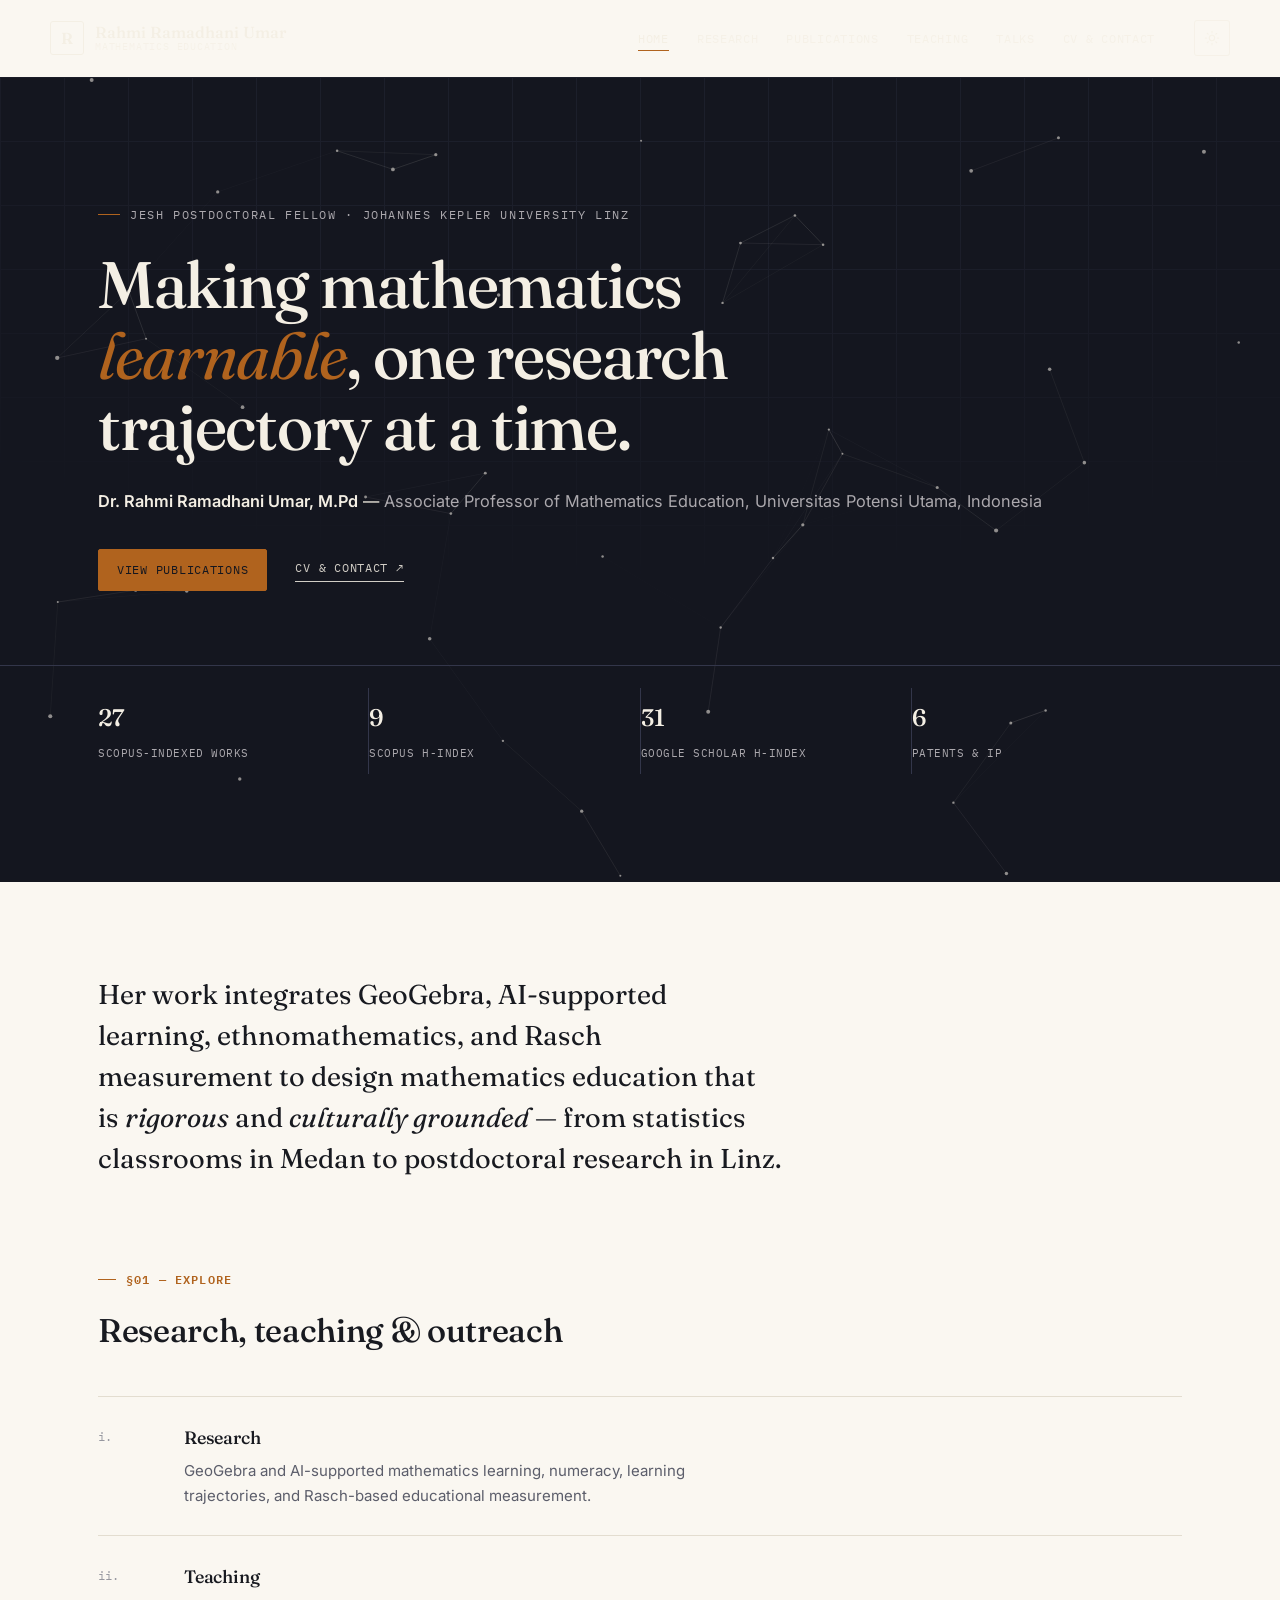
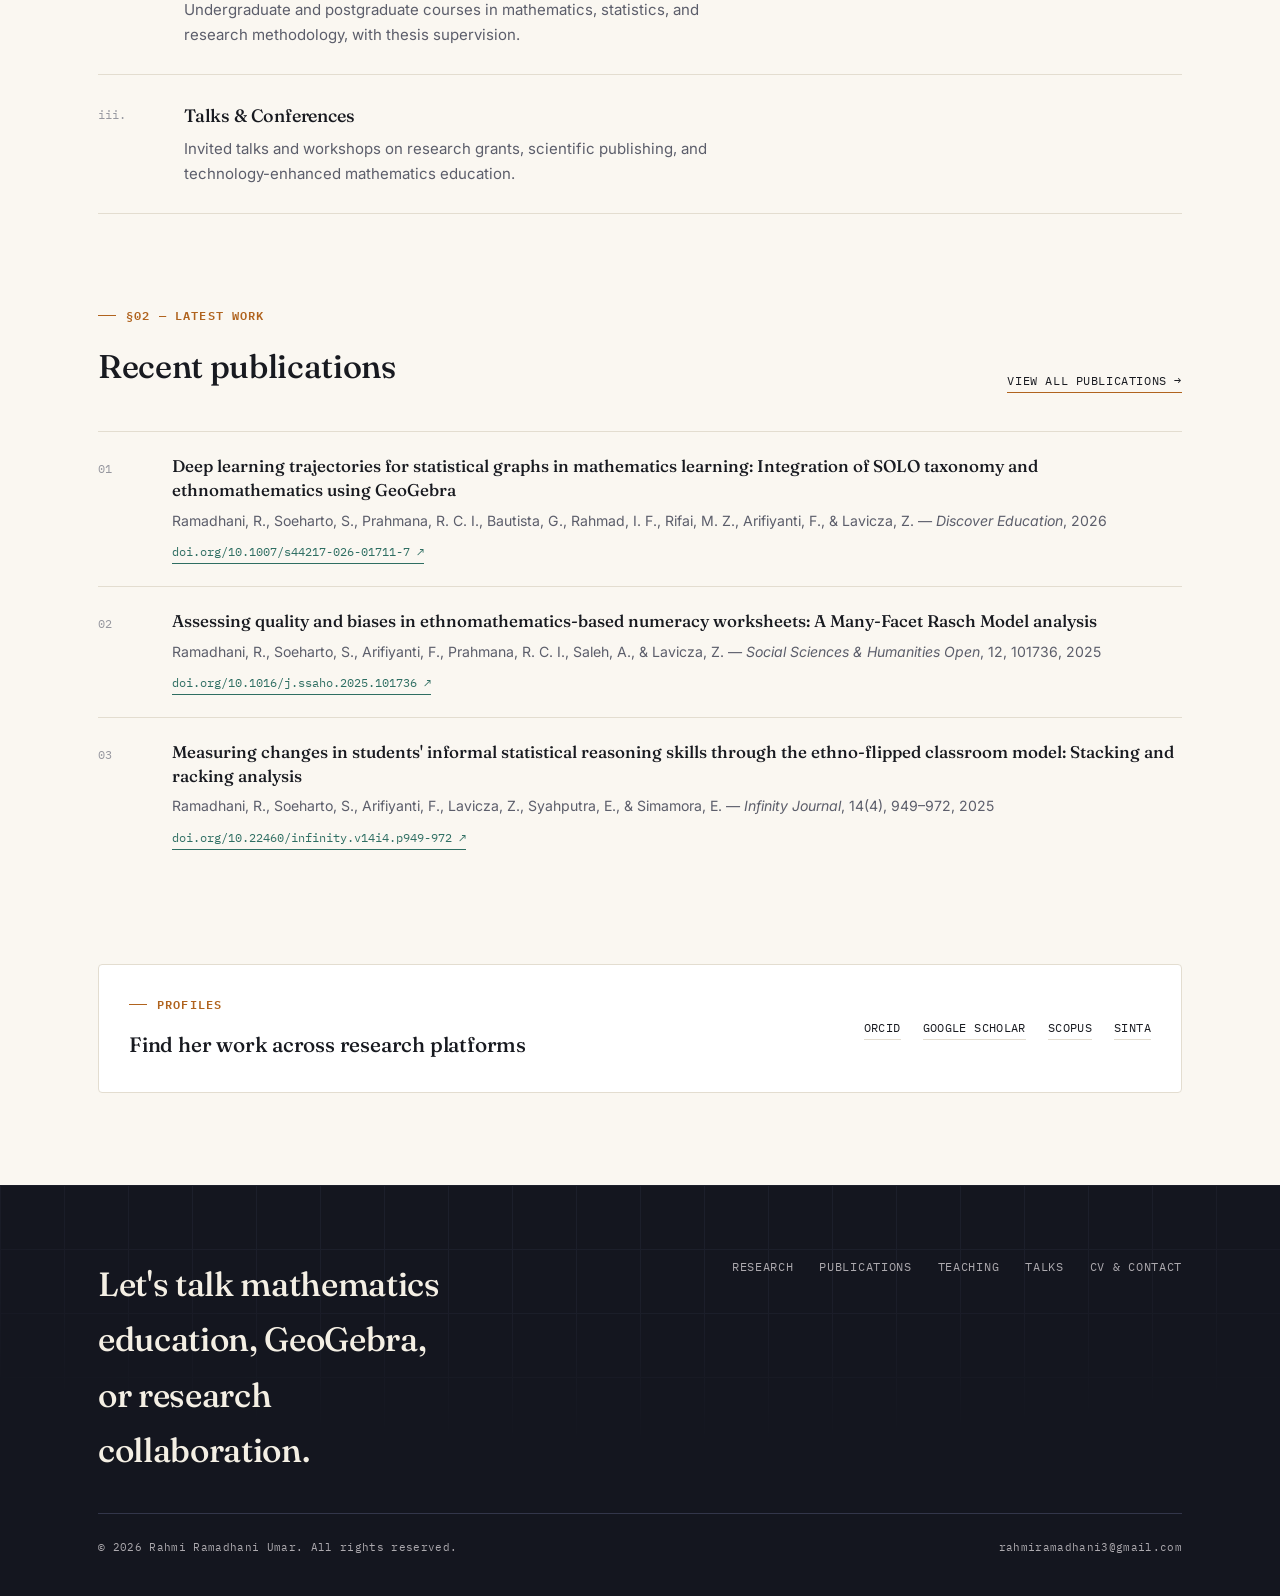
==== index.html @ a3f76b7d "Academic portfolio site for Dr. Rahmi Ramadhani Umar Editorial, journal-inspired design: dark masthe" ====
<!DOCTYPE html>
<html lang="en">
<head>
<meta charset="UTF-8">
<meta name="viewport" content="width=device-width, initial-scale=1.0">
<title>Rahmi Ramadhani Umar — Mathematics Education Researcher</title>
<meta name="description" content="Dr. Rahmi Ramadhani Umar — Associate Professor of Mathematics Education at Universitas Potensi Utama and JESH Postdoctoral Fellow at Johannes Kepler University Linz. Research on GeoGebra, AI-supported learning, numeracy, and Rasch measurement.">
<link rel="icon" href="data:image/svg+xml,%3Csvg xmlns='http://www.w3.org/2000/svg' viewBox='0 0 100 100'%3E%3Crect width='100' height='100' rx='6' fill='%2314161F'/%3E%3Ctext x='50' y='66' font-family='Georgia,serif' font-size='50' font-weight='600' fill='%23DFA15C' text-anchor='middle'%3ER%3C/text%3E%3C/svg%3E">
<link rel="preconnect" href="https://fonts.googleapis.com">
<link rel="preconnect" href="https://fonts.gstatic.com" crossorigin>
<link href="https://fonts.googleapis.com/css2?family=Fraunces:opsz,wght@9..144,400;9..144,500;9..144,600&family=Inter:wght@400;500;600;700&family=IBM+Plex+Mono:wght@500;600&display=swap" rel="stylesheet">
<link rel="stylesheet" href="assets/css/style.css">
<script>(function(){try{var t=localStorage.getItem('rru-theme');if(t==='light'||t==='dark')document.documentElement.setAttribute('data-theme',t);}catch(e){}})();</script>
</head>
<body>
<a class="skip-link" href="#main">Skip to content</a>

<header class="site-header">
  <div class="container nav">
    <a class="brand" href="index.html">
      <span class="brand-mark">R</span>
      <span class="brand-text"><b>Rahmi Ramadhani Umar</b><small>Mathematics Education</small></span>
    </a>
    <ul class="nav-links">
      <li><a href="index.html" aria-current="page">Home</a></li>
      <li><a href="research.html">Research</a></li>
      <li><a href="publications.html">Publications</a></li>
      <li><a href="teaching.html">Teaching</a></li>
      <li><a href="talks.html">Talks</a></li>
      <li><a href="cv.html">CV &amp; Contact</a></li>
    </ul>
    <div class="nav-right">
      <button class="icon-btn theme-toggle" type="button" aria-label="Toggle dark mode">
        <svg class="icon-sun" viewBox="0 0 24 24" fill="none" stroke="currentColor" stroke-width="1.6" stroke-linecap="round"><circle cx="12" cy="12" r="4"/><path d="M12 2v2M12 20v2M4.9 4.9l1.4 1.4M17.7 17.7l1.4 1.4M2 12h2M20 12h2M4.9 19.1l1.4-1.4M17.7 6.3l1.4-1.4"/></svg>
        <svg class="icon-moon" viewBox="0 0 24 24" fill="none" stroke="currentColor" stroke-width="1.6" stroke-linecap="round" stroke-linejoin="round"><path d="M21 12.8A9 9 0 1 1 11.2 3 7 7 0 0 0 21 12.8Z"/></svg>
      </button>
      <button class="icon-btn nav-toggle" aria-label="Toggle menu" aria-expanded="false"><span></span></button>
    </div>
  </div>
</header>

<main id="main">

  <section class="band hero-home">
    <div class="hero-canvas-wrap"><canvas id="heroNetwork"></canvas></div>
    <div class="container">
      <span class="hero-kicker">JESH Postdoctoral Fellow · Johannes Kepler University Linz</span>
      <h1>Making mathematics <em>learnable</em>, one research trajectory at a time.</h1>
      <p class="hero-name"><b>Dr. Rahmi Ramadhani Umar, M.Pd</b> — <span>Associate Professor of Mathematics Education, Universitas Potensi Utama, Indonesia</span></p>
      <div class="hero-actions">
        <a class="link-ghost is-solid" href="publications.html">View publications</a>
        <a class="link-ghost" href="cv.html">CV &amp; contact ↗</a>
      </div>
    </div>
    <div class="masthead-stats">
      <div class="container">
        <div class="mstat"><b>27</b><span>Scopus-indexed works</span></div>
        <div class="mstat"><b>9</b><span>Scopus h-index</span></div>
        <div class="mstat"><b>31</b><span>Google Scholar h-index</span></div>
        <div class="mstat"><b>6</b><span>Patents &amp; IP</span></div>
      </div>
    </div>
  </section>

  <section class="section">
    <div class="container">
      <p class="lede reveal">Her work integrates GeoGebra, AI-supported learning, ethnomathematics, and Rasch measurement to design mathematics education that is <em>rigorous</em> and <em>culturally grounded</em> — from statistics classrooms in Medan to postdoctoral research in Linz.</p>
    </div>
  </section>

  <section class="section" style="padding-top:0">
    <div class="container">
      <div class="section-top reveal">
        <div>
          <span class="kicker">§01 — Explore</span>
          <h2 class="section-title">Research, teaching &amp; outreach</h2>
        </div>
      </div>
      <div class="index-list reveal">
        <article class="index-entry">
          <a class="index-link" href="research.html" style="display:contents">
            <span class="index-num mono">i.</span>
            <span class="index-body">
              <h3>Research<span class="index-arrow">→</span></h3>
              <p>GeoGebra and AI-supported mathematics learning, numeracy, learning trajectories, and Rasch-based educational measurement.</p>
            </span>
          </a>
        </article>
        <article class="index-entry">
          <a class="index-link" href="teaching.html" style="display:contents">
            <span class="index-num mono">ii.</span>
            <span class="index-body">
              <h3>Teaching<span class="index-arrow">→</span></h3>
              <p>Undergraduate and postgraduate courses in mathematics, statistics, and research methodology, with thesis supervision.</p>
            </span>
          </a>
        </article>
        <article class="index-entry">
          <a class="index-link" href="talks.html" style="display:contents">
            <span class="index-num mono">iii.</span>
            <span class="index-body">
              <h3>Talks &amp; Conferences<span class="index-arrow">→</span></h3>
              <p>Invited talks and workshops on research grants, scientific publishing, and technology-enhanced mathematics education.</p>
            </span>
          </a>
        </article>
      </div>
    </div>
  </section>

  <section class="section" style="padding-top:0">
    <div class="container">
      <div class="section-top reveal">
        <div>
          <span class="kicker">§02 — Latest work</span>
          <h2 class="section-title">Recent publications</h2>
        </div>
        <a class="section-link" href="publications.html">View all publications →</a>
      </div>

      <div class="pub-list reveal">
        <div class="pub-entry">
          <span class="index-num mono">01</span>
          <div>
            <div class="pub-title">Deep learning trajectories for statistical graphs in mathematics learning: Integration of SOLO taxonomy and ethnomathematics using GeoGebra</div>
            <div class="pub-meta">Ramadhani, R., Soeharto, S., Prahmana, R. C. I., Bautista, G., Rahmad, I. F., Rifai, M. Z., Arifiyanti, F., &amp; Lavicza, Z. — <em>Discover Education</em>, 2026</div>
            <a class="pub-link" href="https://doi.org/10.1007/s44217-026-01711-7" target="_blank" rel="noopener">doi.org/10.1007/s44217-026-01711-7 ↗</a>
          </div>
        </div>
        <div class="pub-entry">
          <span class="index-num mono">02</span>
          <div>
            <div class="pub-title">Assessing quality and biases in ethnomathematics-based numeracy worksheets: A Many-Facet Rasch Model analysis</div>
            <div class="pub-meta">Ramadhani, R., Soeharto, S., Arifiyanti, F., Prahmana, R. C. I., Saleh, A., &amp; Lavicza, Z. — <em>Social Sciences &amp; Humanities Open</em>, 12, 101736, 2025</div>
            <a class="pub-link" href="https://doi.org/10.1016/j.ssaho.2025.101736" target="_blank" rel="noopener">doi.org/10.1016/j.ssaho.2025.101736 ↗</a>
          </div>
        </div>
        <div class="pub-entry" style="border-bottom:none">
          <span class="index-num mono">03</span>
          <div>
            <div class="pub-title">Measuring changes in students' informal statistical reasoning skills through the ethno-flipped classroom model: Stacking and racking analysis</div>
            <div class="pub-meta">Ramadhani, R., Soeharto, S., Arifiyanti, F., Lavicza, Z., Syahputra, E., &amp; Simamora, E. — <em>Infinity Journal</em>, 14(4), 949–972, 2025</div>
            <a class="pub-link" href="https://doi.org/10.22460/infinity.v14i4.p949-972" target="_blank" rel="noopener">doi.org/10.22460/infinity.v14i4.p949-972 ↗</a>
          </div>
        </div>
      </div>
    </div>
  </section>

  <section class="section" style="padding-top:0">
    <div class="container">
      <div class="panel reveal" style="display:flex;flex-wrap:wrap;gap:24px;align-items:center;justify-content:space-between">
        <div style="max-width:52ch">
          <span class="kicker">Profiles</span>
          <h2 class="section-title" style="font-size:1.3rem">Find her work across research platforms</h2>
        </div>
        <div class="link-row">
          <a href="https://orcid.org/0000-0002-8049-7234" target="_blank" rel="noopener">ORCID</a>
          <a href="https://scholar.google.com/citations?user=eZGZv1oAAAAJ&hl=id" target="_blank" rel="noopener">Google Scholar</a>
          <a href="https://www.scopus.com/authid/detail.uri?authorId=57202252421" target="_blank" rel="noopener">Scopus</a>
          <a href="https://sinta.kemdiktisaintek.go.id/authors/profile/95483" target="_blank" rel="noopener">SINTA</a>
        </div>
      </div>
    </div>
  </section>

</main>

<footer class="site-footer band">
  <div class="container">
    <div class="footer-top">
      <h2>Let's talk mathematics education, GeoGebra, or research collaboration.</h2>
      <nav class="footer-nav" aria-label="Footer">
        <a href="research.html">Research</a>
        <a href="publications.html">Publications</a>
        <a href="teaching.html">Teaching</a>
        <a href="talks.html">Talks</a>
        <a href="cv.html">CV &amp; Contact</a>
      </nav>
    </div>
    <div class="footer-bottom">
      <span>© <span id="year"></span> Rahmi Ramadhani Umar. All rights reserved.</span>
      <span>rahmiramadhani3@gmail.com</span>
    </div>
  </div>
</footer>

<script src="assets/js/main.js"></script>
<script src="assets/js/hero-network.js"></script>
</body>
</html>
---- assets/css/style.css ----
/* ==========================================================================
   Rahmi Ramadhani Umar — Academic Portfolio
   An editorial, journal-inspired design system.
   ========================================================================== */

:root{
  color-scheme:light;
  /* content surface — toggles with theme */
  --bg:#FAF7F1;
  --panel:#FFFFFF;
  --text:#181A20;
  --text-soft:#5c5e6b;
  --text-faint:#96979f;
  --rule:#E3DDD0;
  --amber:#B0631E;
  --teal:#2E6E62;

  /* constant signature band — hero / footer, unaffected by theme */
  --band:#14161F;
  --band-2:#1B1E2B;
  --on-band:#F4EFE4;
  --on-band-soft:#ACA9AE;
  --on-band-rule:#33364A;

  --maxw:1180px;
  --shadow:0 20px 44px -26px rgba(20,22,31,.28);
}

@media (prefers-color-scheme:dark){
  :root:not([data-theme="light"]){
    color-scheme:dark;
    --bg:#14161F;
    --panel:#1B1E2B;
    --text:#F1EEE7;
    --text-soft:#B7B6C0;
    --text-faint:#787986;
    --rule:#2B2E3C;
    --amber:#DFA15C;
    --teal:#63B3A2;
    --shadow:0 20px 44px -26px rgba(0,0,0,.6);
  }
}
:root[data-theme="dark"]{
  color-scheme:dark;
  --bg:#14161F;
  --panel:#1B1E2B;
  --text:#F1EEE7;
  --text-soft:#B7B6C0;
  --text-faint:#787986;
  --rule:#2B2E3C;
  --amber:#DFA15C;
  --teal:#63B3A2;
  --shadow:0 20px 44px -26px rgba(0,0,0,.6);
}

*,*::before,*::after{box-sizing:border-box}
html{scroll-behavior:smooth;background:var(--band)}
@media (prefers-reduced-motion:reduce){html{scroll-behavior:auto}*{animation:none!important;transition:none!important}}

body{
  margin:0;
  background:var(--bg);
  color:var(--text);
  font-family:'Inter',system-ui,-apple-system,'Segoe UI',sans-serif;
  line-height:1.65;
  font-size:16px;
  -webkit-font-smoothing:antialiased;
  transition:background .25s ease,color .25s ease;
}

img{max-width:100%;display:block}
a{color:inherit}
h1,h2,h3,h4{font-family:'Fraunces',Georgia,serif;font-weight:500;letter-spacing:-.01em;margin:0}
h1 em,h2 em,h3 em{font-style:italic;font-weight:400;color:var(--amber)}
p{margin:0}
ul{margin:0;padding:0;list-style:none}
.container{max-width:var(--maxw);margin:0 auto;padding:0 clamp(20px,5vw,48px)}

.mono{font-family:'IBM Plex Mono',ui-monospace,monospace}

.skip-link{position:absolute;left:-9999px;top:0;background:var(--amber);color:#14161F;padding:10px 18px;border-radius:0 0 6px 0;z-index:200;font-weight:600}
.skip-link:focus{left:0}
:focus-visible{outline:2px solid var(--amber);outline-offset:3px}

/* ---------- Reveal on scroll ---------- */
.reveal{opacity:0;transform:translateY(16px);transition:opacity .6s ease,transform .6s ease}
.reveal.is-visible{opacity:1;transform:none}

/* ---------- Header ---------- */
.site-header{
  position:sticky;top:0;z-index:50;
  background:transparent;
  border-bottom:1px solid transparent;
  transition:background .25s ease,border-color .25s ease;
}
.site-header.on-band{color:var(--on-band)}
.site-header.scrolled{background:color-mix(in srgb, var(--band) 92%, transparent);border-bottom-color:var(--on-band-rule);backdrop-filter:blur(10px) saturate(140%)}

.nav{display:flex;align-items:center;padding:20px 0;gap:26px}
.brand{display:flex;align-items:center;gap:11px;text-decoration:none;color:inherit;margin-right:auto}
.brand-mark{width:34px;height:34px;border:1.3px solid currentColor;border-radius:3px;display:flex;align-items:center;justify-content:center;font-family:'Fraunces',serif;font-size:16px;font-weight:600;flex-shrink:0}
.brand-text{line-height:1.15}
.brand-text b{display:block;font-family:'Fraunces',serif;font-weight:500;font-size:1rem;letter-spacing:0}
.brand-text small{display:block;font-family:'IBM Plex Mono',monospace;font-size:.62rem;letter-spacing:.08em;text-transform:uppercase;opacity:.65}

.nav-links{display:flex;align-items:center;gap:2px;font-family:'IBM Plex Mono',monospace;font-size:.72rem;letter-spacing:.06em;text-transform:uppercase}
.nav-links a{text-decoration:none;padding:9px 13px;color:inherit;opacity:.72;position:relative}
.nav-links a:hover{opacity:1}
.nav-links a[aria-current="page"]{opacity:1}
.nav-links a[aria-current="page"]::after{content:'';position:absolute;left:13px;right:13px;bottom:4px;height:1px;background:var(--amber)}

.nav-right{display:flex;align-items:center;gap:6px}
.icon-btn{
  display:inline-flex;align-items:center;justify-content:center;
  width:36px;height:36px;border-radius:3px;
  border:1px solid currentColor;background:transparent;color:inherit;opacity:.75;
  cursor:pointer;flex-shrink:0;
}
.icon-btn:hover{opacity:1}
.icon-btn svg{width:16px;height:16px}
.icon-btn .icon-moon{display:none}
:root[data-theme="dark"] .icon-btn .icon-sun{display:none}
:root[data-theme="dark"] .icon-btn .icon-moon{display:block}
@media (prefers-color-scheme:dark){
  :root:not([data-theme="light"]) .icon-btn .icon-sun{display:none}
  :root:not([data-theme="light"]) .icon-btn .icon-moon{display:block}
}
.nav-toggle{display:none}
.nav-toggle span,.nav-toggle span::before,.nav-toggle span::after{content:'';display:block;width:15px;height:1px;background:currentColor;position:relative}
.nav-toggle span::before{position:absolute;top:-5px}
.nav-toggle span::after{position:absolute;top:5px}

@media (max-width:820px){
  .nav-toggle{display:inline-flex}
  .nav-links{
    position:absolute;left:0;right:0;top:100%;
    background:var(--band);color:var(--on-band);
    flex-direction:column;align-items:stretch;padding:6px 0 18px;gap:0;
    display:none;border-bottom:1px solid var(--on-band-rule);
  }
  .nav-links.is-open{display:flex}
  .nav-links a{padding:13px clamp(20px,5vw,48px)}
  .nav-links a[aria-current="page"]::after{display:none}
}

/* ---------- Band (hero + footer signature sections) ---------- */
.band{background:var(--band);color:var(--on-band);position:relative;overflow:hidden}
.band::before{
  content:'';position:absolute;inset:0;pointer-events:none;
  background-image:
    linear-gradient(var(--on-band-rule) 1px,transparent 1px),
    linear-gradient(90deg,var(--on-band-rule) 1px,transparent 1px);
  background-size:64px 64px;opacity:.28;
  mask-image:radial-gradient(ellipse 90% 70% at 50% 0%,#000 40%,transparent 92%);
}

.hero-home{padding:clamp(64px,11vw,128px) 0 clamp(54px,8vw,86px);position:relative}
.hero-home .container{position:relative;z-index:2}
.hero-kicker{font-family:'IBM Plex Mono',monospace;font-size:.72rem;letter-spacing:.14em;text-transform:uppercase;color:var(--on-band-soft);margin-bottom:26px;display:flex;align-items:center;gap:10px}
.hero-kicker::before{content:'';width:22px;height:1px;background:var(--amber)}
.hero-home h1{font-size:clamp(2.2rem,5.4vw,4.1rem);line-height:1.08;letter-spacing:-.02em;max-width:15ch;color:var(--on-band)}
.hero-name{margin-top:26px;font-size:1.02rem}
.hero-name b{font-weight:600}
.hero-name span{color:var(--on-band-soft)}
.hero-actions{margin-top:34px;display:flex;flex-wrap:wrap;gap:14px 28px;align-items:center}

.link-ghost{
  display:inline-flex;align-items:center;gap:9px;text-decoration:none;color:inherit;
  font-family:'IBM Plex Mono',monospace;font-size:.76rem;letter-spacing:.06em;text-transform:uppercase;
  padding-bottom:3px;border-bottom:1px solid currentColor;opacity:.85;
}
.link-ghost:hover{opacity:1;color:var(--amber)}
.link-ghost.is-solid{
  border:1px solid var(--amber);border-bottom-width:1px;background:var(--amber);color:#14161F;
  padding:10px 18px;border-radius:2px;opacity:1;
}
.link-ghost.is-solid:hover{background:transparent;color:var(--amber)}

.hero-canvas-wrap{position:absolute;inset:0;z-index:1}
#heroNetwork{width:100%;height:100%;display:block}

/* Masthead stats */
.masthead-stats{position:relative;z-index:2;border-top:1px solid var(--on-band-rule);margin-top:clamp(46px,7vw,74px)}
.masthead-stats .container{display:flex;flex-wrap:wrap;padding:22px clamp(20px,5vw,48px)}
.mstat{flex:1;min-width:150px;padding:10px 26px 10px 0;border-left:1px solid var(--on-band-rule)}
.mstat:first-child{border-left:none;padding-left:0}
.mstat b{display:block;font-family:'Fraunces',serif;font-size:1.5rem;font-weight:500;color:var(--on-band)}
.mstat span{font-family:'IBM Plex Mono',monospace;font-size:.68rem;letter-spacing:.05em;text-transform:uppercase;color:var(--on-band-soft)}

/* Page (non-home) hero — shorter band */
.page-hero{padding:clamp(52px,9vw,84px) 0 clamp(40px,6vw,58px);position:relative}
.page-hero .container{position:relative;z-index:2}
.page-hero h1{font-size:clamp(1.9rem,4.4vw,3.1rem);color:var(--on-band);max-width:22ch}
.page-hero p{color:var(--on-band-soft);max-width:62ch;margin-top:18px;font-size:1.02rem}

/* ---------- Sections ---------- */
.section{padding:clamp(56px,8vw,92px) 0}
.section-top{display:flex;justify-content:space-between;align-items:flex-end;gap:18px;margin-bottom:38px;flex-wrap:wrap}
.kicker{font-family:'IBM Plex Mono',monospace;font-size:.72rem;font-weight:600;letter-spacing:.1em;text-transform:uppercase;color:var(--amber);display:flex;align-items:center;gap:10px;margin-bottom:14px}
.kicker::before{content:'';width:18px;height:1px;background:var(--amber)}
.section-title{font-size:clamp(1.5rem,2.6vw,2.05rem)}
.section-desc{color:var(--text-soft);max-width:62ch;margin-top:14px;font-size:1rem}
.section-link{font-family:'IBM Plex Mono',monospace;font-size:.74rem;letter-spacing:.05em;text-transform:uppercase;color:var(--text);text-decoration:none;white-space:nowrap;border-bottom:1px solid var(--amber);padding-bottom:2px}
.section-link:hover{color:var(--amber)}

.lede{font-family:'Fraunces',serif;font-size:clamp(1.25rem,2.4vw,1.7rem);font-weight:400;line-height:1.5;max-width:38ch;color:var(--text)}

/* ---------- Editorial index list (focus areas, publications) ---------- */
.index-list{border-top:1px solid var(--rule)}
.index-entry{
  display:grid;grid-template-columns:64px 1fr;gap:22px;
  padding:26px 0;border-bottom:1px solid var(--rule);
}
.index-num{font-family:'IBM Plex Mono',monospace;font-size:.78rem;color:var(--text-faint);padding-top:3px}
.index-body h3{font-size:1.12rem;font-weight:500;margin-bottom:7px}
.index-body p{color:var(--text-soft);font-size:.94rem;max-width:64ch}
.index-entry a.index-link{text-decoration:none;color:inherit;display:block}
.index-entry a.index-link:hover .index-body h3{color:var(--amber)}
.index-arrow{font-family:'IBM Plex Mono',monospace;font-size:.78rem;color:var(--amber);opacity:0;transition:opacity .15s,transform .15s;display:inline-block;margin-left:6px;transform:translateX(-4px)}
.index-entry a.index-link:hover .index-arrow{opacity:1;transform:none}

/* Publications */
.pub-list{border-top:1px solid var(--rule)}
.pub-year-mark{
  font-family:'Fraunces',serif;font-size:.86rem;color:var(--amber);
  padding:30px 0 6px;letter-spacing:.02em;
}
.pub-entry{display:grid;grid-template-columns:52px 1fr;gap:22px;padding:22px 0;border-bottom:1px solid var(--rule)}
.pub-entry .index-num{padding-top:4px}
.pub-title{font-family:'Fraunces',serif;font-weight:500;font-size:1.06rem;line-height:1.4}
.pub-meta{font-size:.88rem;color:var(--text-soft);margin-top:7px}
.pub-tags{margin-top:10px;display:flex;flex-wrap:wrap;gap:8px}
.pub-tag{font-family:'IBM Plex Mono',monospace;font-size:.66rem;letter-spacing:.04em;text-transform:uppercase;color:var(--text-soft);border:1px solid var(--rule);padding:3px 9px;border-radius:2px}
.pub-link{margin-top:10px;display:inline-flex;align-items:center;gap:6px;font-family:'IBM Plex Mono',monospace;font-size:.76rem;color:var(--teal);text-decoration:none;border-bottom:1px solid var(--teal);padding-bottom:1px}
.pub-link:hover{opacity:.75}

/* ---------- Timeline (education / positions) ---------- */
.timeline{border-top:1px solid var(--rule)}
.timeline-item{
  display:grid;grid-template-columns:150px 1fr;gap:22px;
  padding:26px 0;border-bottom:1px solid var(--rule);
}
.timeline-period{font-family:'IBM Plex Mono',monospace;font-size:.78rem;color:var(--amber);padding-top:3px}
.timeline-title{font-family:'Fraunces',serif;font-size:1.08rem;font-weight:500}
.timeline-org{font-size:.9rem;color:var(--text-soft);margin-top:3px}
.timeline-item ul{margin-top:12px;display:flex;flex-direction:column;gap:6px}
.timeline-item li{font-size:.9rem;color:var(--text-soft);padding-left:16px;position:relative}
.timeline-item li::before{content:'—';position:absolute;left:0;color:var(--text-faint)}
@media (max-width:600px){
  .timeline-item,.index-entry,.pub-entry{grid-template-columns:1fr}
  .index-num{padding-top:0}
}

/* ---------- Plain table (talks, patents, awards) ---------- */
.table-wrap{overflow-x:auto}
table.simple{width:100%;border-collapse:collapse;font-size:.9rem;min-width:600px}
table.simple th{
  text-align:left;padding:12px 16px 12px 0;font-weight:600;white-space:nowrap;
  font-family:'IBM Plex Mono',monospace;font-size:.68rem;letter-spacing:.06em;text-transform:uppercase;
  color:var(--text-faint);border-bottom:1px solid var(--rule);
}
table.simple td{padding:16px 16px 16px 0;border-bottom:1px solid var(--rule);vertical-align:top;color:var(--text-soft)}
table.simple td strong{color:var(--text);font-weight:500;font-family:'Fraunces',serif;font-size:1rem}
table.simple a{color:var(--teal);border-bottom:1px solid var(--teal);text-decoration:none}
table.simple a:hover{opacity:.75}

/* ---------- Panels / cards (used sparingly) ---------- */
.panel{background:var(--panel);border:1px solid var(--rule);border-radius:4px;padding:30px}

/* Profile / contact link row */
.link-row{display:flex;flex-wrap:wrap;gap:4px 22px;font-family:'IBM Plex Mono',monospace;font-size:.78rem;letter-spacing:.03em;text-transform:uppercase}
.link-row a{text-decoration:none;color:var(--text);border-bottom:1px solid var(--rule);padding-bottom:2px}
.link-row a:hover{color:var(--amber);border-color:var(--amber)}

.contact-grid{display:grid;grid-template-columns:1.15fr .85fr;gap:56px}
@media (max-width:840px){.contact-grid{grid-template-columns:1fr;gap:44px}}

.split-grid{display:grid;grid-template-columns:repeat(2,1fr);gap:40px 56px}
@media (max-width:760px){.split-grid{grid-template-columns:1fr}}

/* ---------- Footer (band) ---------- */
.site-footer{padding:clamp(50px,7vw,72px) 0 clamp(30px,5vw,40px);position:relative}
.site-footer .container{position:relative;z-index:2}
.footer-top{display:flex;justify-content:space-between;flex-wrap:wrap;gap:28px;padding-bottom:34px;border-bottom:1px solid var(--on-band-rule)}
.footer-top h2{font-size:clamp(1.5rem,3vw,2.1rem);max-width:16ch;color:var(--on-band)}
.footer-nav{display:flex;flex-wrap:wrap;gap:8px 26px;font-family:'IBM Plex Mono',monospace;font-size:.72rem;letter-spacing:.06em;text-transform:uppercase}
.footer-nav a{color:var(--on-band-soft);text-decoration:none}
.footer-nav a:hover{color:var(--on-band)}
.footer-bottom{display:flex;justify-content:space-between;flex-wrap:wrap;gap:10px;padding-top:24px;font-family:'IBM Plex Mono',monospace;font-size:.7rem;letter-spacing:.03em;color:var(--on-band-soft)}

/* Utility */
.mt-0{margin-top:0}
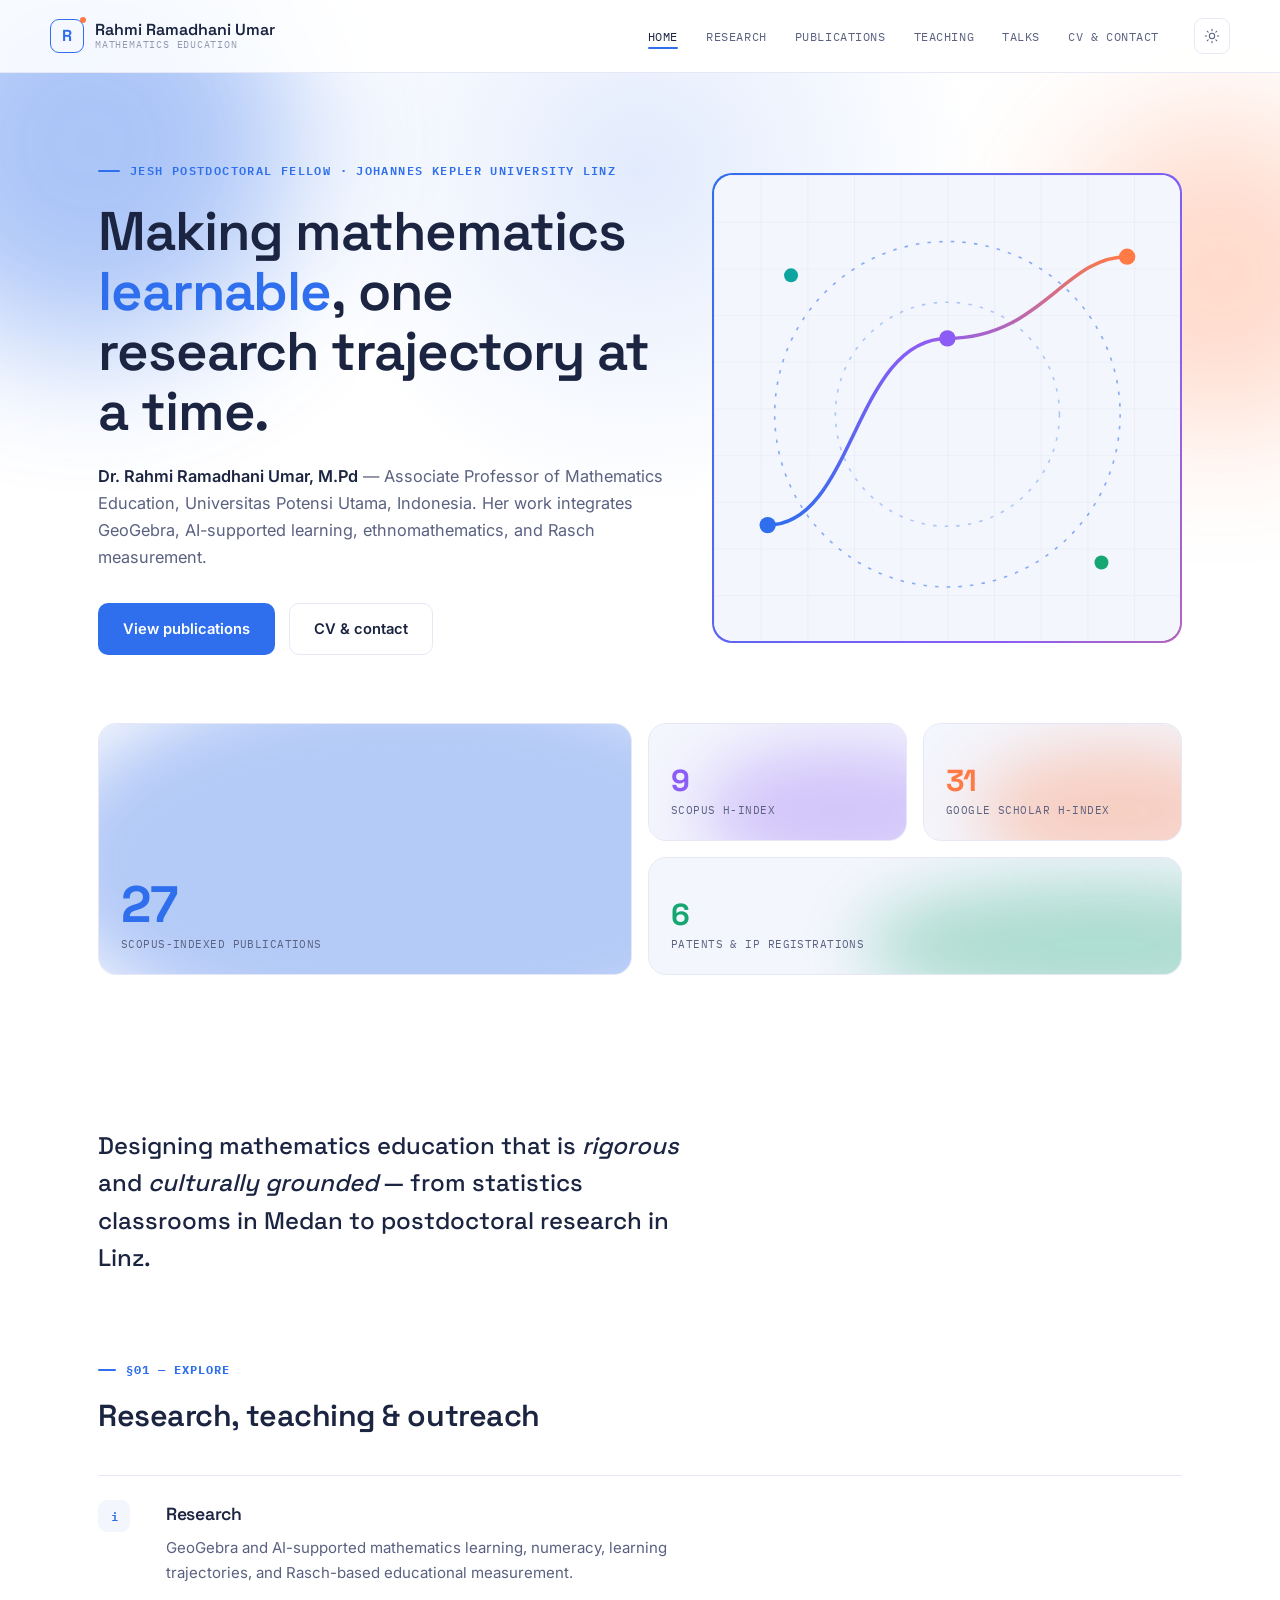
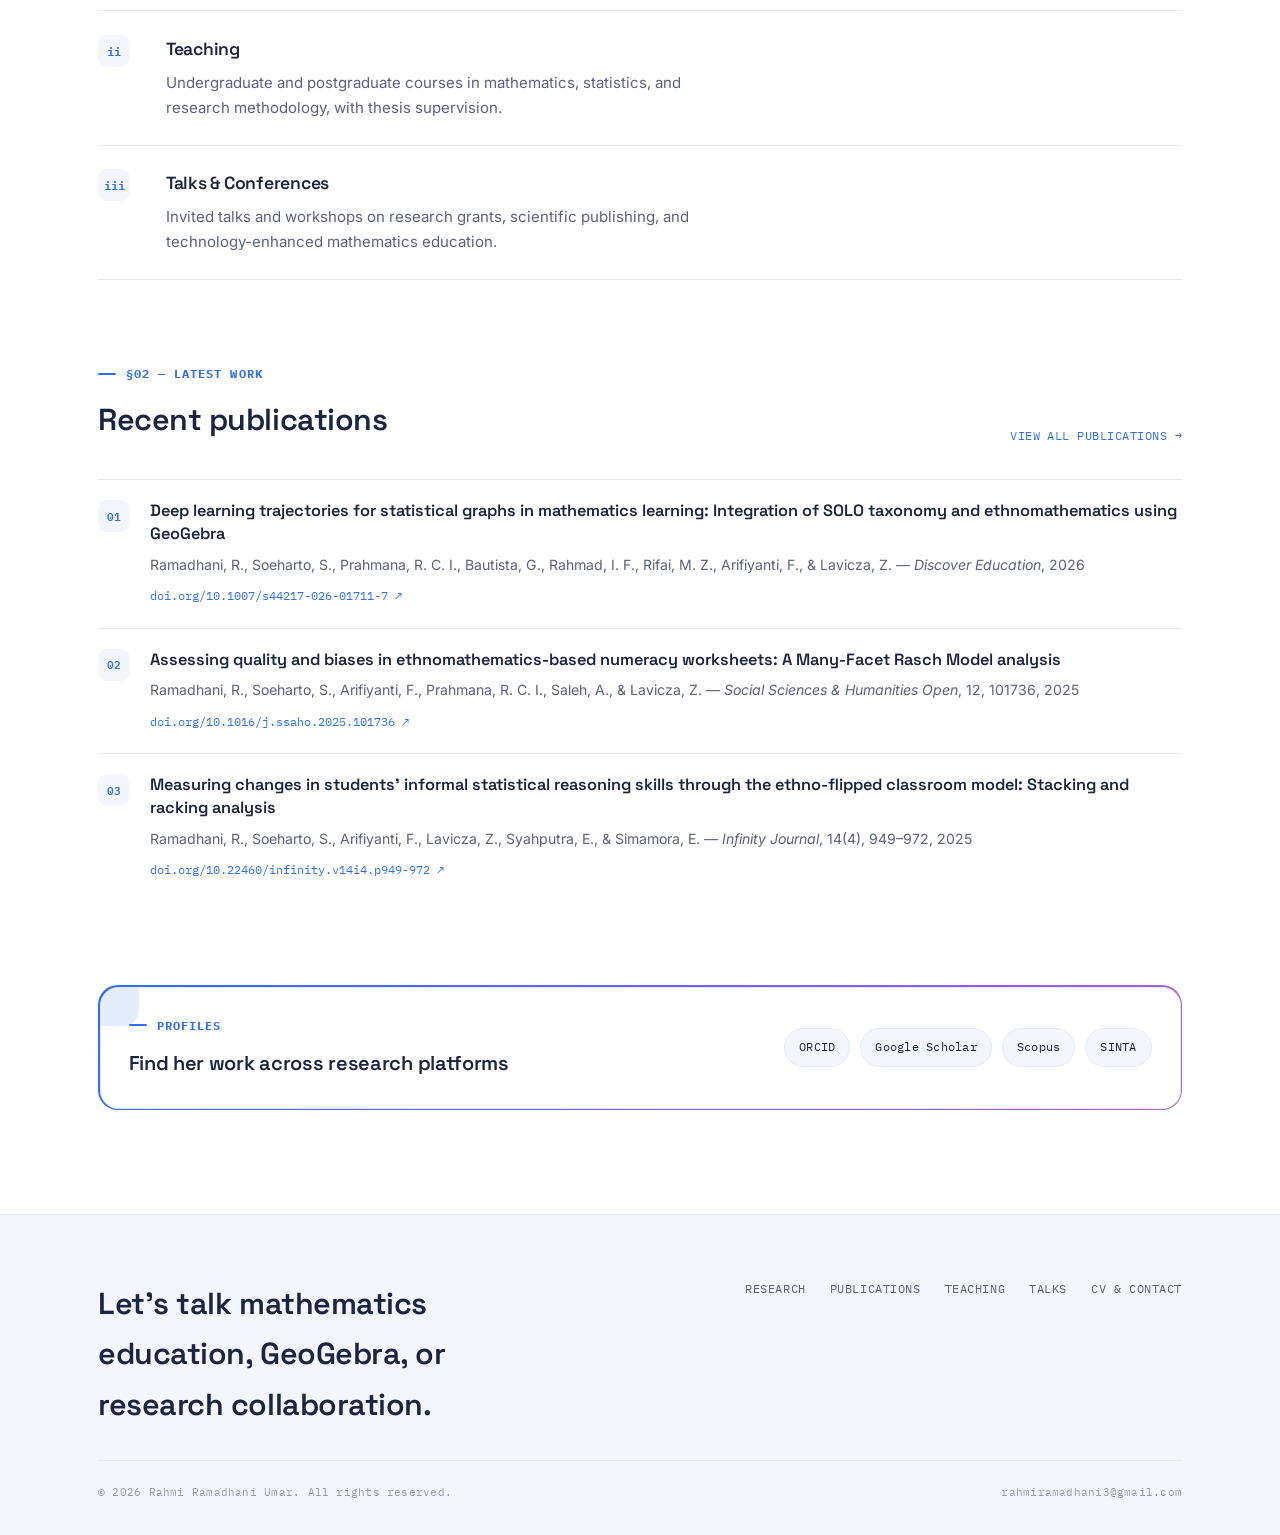
==== commit 96ae09a2: "Redesign: bright colour-coded theme with abstract math motif and premium interaction accents Light b" ====
--- a/index.html
+++ b/index.html
@@ -5,14 +5,14 @@
 <meta name="viewport" content="width=device-width, initial-scale=1.0">
 <title>Rahmi Ramadhani Umar — Mathematics Education Researcher</title>
 <meta name="description" content="Dr. Rahmi Ramadhani Umar — Associate Professor of Mathematics Education at Universitas Potensi Utama and JESH Postdoctoral Fellow at Johannes Kepler University Linz. Research on GeoGebra, AI-supported learning, numeracy, and Rasch measurement.">
-<link rel="icon" href="data:image/svg+xml,%3Csvg xmlns='http://www.w3.org/2000/svg' viewBox='0 0 100 100'%3E%3Crect width='100' height='100' rx='6' fill='%2314161F'/%3E%3Ctext x='50' y='66' font-family='Georgia,serif' font-size='50' font-weight='600' fill='%23DFA15C' text-anchor='middle'%3ER%3C/text%3E%3C/svg%3E">
+<link rel="icon" href="data:image/svg+xml,%3Csvg xmlns='http://www.w3.org/2000/svg' viewBox='0 0 100 100'%3E%3Crect x='3' y='3' width='94' height='94' rx='22' fill='%23FFFFFF' stroke='%232F6FED' stroke-width='5'/%3E%3Ctext x='50' y='68' font-family='Arial,sans-serif' font-size='50' font-weight='700' fill='%231B2440' text-anchor='middle'%3ER%3C/text%3E%3Ccircle cx='81' cy='21' r='9' fill='%23FF7A45'/%3E%3C/svg%3E">
 <link rel="preconnect" href="https://fonts.googleapis.com">
 <link rel="preconnect" href="https://fonts.gstatic.com" crossorigin>
-<link href="https://fonts.googleapis.com/css2?family=Fraunces:opsz,wght@9..144,400;9..144,500;9..144,600&family=Inter:wght@400;500;600;700&family=IBM+Plex+Mono:wght@500;600&display=swap" rel="stylesheet">
+<link href="https://fonts.googleapis.com/css2?family=Space+Grotesk:wght@500;600;700&family=Inter:wght@400;500;600;700&family=IBM+Plex+Mono:wght@500;600&display=swap" rel="stylesheet">
 <link rel="stylesheet" href="assets/css/style.css">
 <script>(function(){try{var t=localStorage.getItem('rru-theme');if(t==='light'||t==='dark')document.documentElement.setAttribute('data-theme',t);}catch(e){}})();</script>
 </head>
-<body>
+<body class="accent-blue">
 <a class="skip-link" href="#main">Skip to content</a>
 
 <header class="site-header">
@@ -41,30 +41,83 @@
 
 <main id="main">
 
-  <section class="band hero-home">
-    <div class="hero-canvas-wrap"><canvas id="heroNetwork"></canvas></div>
-    <div class="container">
-      <span class="hero-kicker">JESH Postdoctoral Fellow · Johannes Kepler University Linz</span>
-      <h1>Making mathematics <em>learnable</em>, one research trajectory at a time.</h1>
-      <p class="hero-name"><b>Dr. Rahmi Ramadhani Umar, M.Pd</b> — <span>Associate Professor of Mathematics Education, Universitas Potensi Utama, Indonesia</span></p>
-      <div class="hero-actions">
-        <a class="link-ghost is-solid" href="publications.html">View publications</a>
-        <a class="link-ghost" href="cv.html">CV &amp; contact ↗</a>
-      </div>
-    </div>
+  <section class="hero-home">
+    <div class="spotlight" aria-hidden="true"></div>
+    <div class="glow" aria-hidden="true" style="width:420px;height:420px;top:-140px;left:-120px;background:var(--blue)"></div>
+    <div class="glow" aria-hidden="true" style="width:320px;height:320px;top:40px;right:-100px;background:var(--orange);opacity:.28"></div>
+    <div class="container hero-grid">
+      <div>
+        <span class="hero-kicker">JESH Postdoctoral Fellow · Johannes Kepler University Linz</span>
+        <h1 class="split-reveal"><span class="w">Making</span> <span class="w">mathematics</span> <span class="w"><em>learnable</em>,</span> <span class="w">one</span> <span class="w">research</span> <span class="w">trajectory</span> <span class="w">at</span> <span class="w">a</span> <span class="w">time.</span></h1>
+        <p class="hero-name"><b>Dr. Rahmi Ramadhani Umar, M.Pd</b> — Associate Professor of Mathematics Education, Universitas Potensi Utama, Indonesia. Her work integrates GeoGebra, AI-supported learning, ethnomathematics, and Rasch measurement.</p>
+        <div class="hero-actions">
+          <a class="btn btn-solid" href="publications.html">View publications</a>
+          <a class="btn btn-outline" href="cv.html">CV &amp; contact</a>
+        </div>
+      </div>
+
+      <div class="gradient-frame tilt" style="aspect-ratio:1/1">
+        <div class="gradient-frame-inner">
+          <div class="hero-visual" id="heroVisual">
+            <div class="motif">
+              <svg viewBox="0 0 400 400" role="img" aria-label="Abstract illustration of a coordinate grid with a plotted curve and geometric orbits">
+                <defs>
+                  <pattern id="heroGrid" width="40" height="40" patternUnits="userSpaceOnUse">
+                    <path d="M40 0H0V40" fill="none" class="motif-grid-line"/>
+                  </pattern>
+                  <linearGradient id="curveGrad" x1="0" y1="1" x2="1" y2="0">
+                    <stop offset="0%" style="stop-color:var(--blue)"/>
+                    <stop offset="55%" style="stop-color:var(--purple)"/>
+                    <stop offset="100%" style="stop-color:var(--orange)"/>
+                  </linearGradient>
+                </defs>
+                <rect width="400" height="400" fill="url(#heroGrid)"/>
+                <circle cx="200" cy="205" r="148" class="motif-orbit"/>
+                <circle cx="200" cy="205" r="96" class="motif-orbit rev"/>
+                <path class="motif-curve" stroke="url(#curveGrad)" d="M46,300 C120,300 120,140 200,140 S300,70 354,70"/>
+                <circle class="motif-dot" cx="46" cy="300" r="7" fill="var(--blue)"/>
+                <circle class="motif-dot" cx="200" cy="140" r="7" fill="var(--purple)"/>
+                <circle class="motif-dot" cx="354" cy="70" r="7" fill="var(--orange)"/>
+                <circle class="motif-dot" cx="332" cy="332" r="6" fill="var(--green)"/>
+                <circle class="motif-dot" cx="66" cy="86" r="6" fill="var(--teal)"/>
+              </svg>
+            </div>
+          </div>
+        </div>
+      </div>
+    </div>
+
     <div class="masthead-stats">
       <div class="container">
-        <div class="mstat"><b>27</b><span>Scopus-indexed works</span></div>
-        <div class="mstat"><b>9</b><span>Scopus h-index</span></div>
-        <div class="mstat"><b>31</b><span>Google Scholar h-index</span></div>
-        <div class="mstat"><b>6</b><span>Patents &amp; IP</span></div>
+        <div class="bento">
+          <div class="bento-item is-featured tilt">
+            <div class="bento-glow" style="background:var(--blue);top:-20%;left:-10%"></div>
+            <b style="color:var(--blue)">27</b>
+            <span>Scopus-indexed publications</span>
+          </div>
+          <div class="bento-item tilt">
+            <div class="bento-glow" style="background:var(--purple);top:20%;left:20%"></div>
+            <b style="color:var(--purple)">9</b>
+            <span>Scopus h-index</span>
+          </div>
+          <div class="bento-item tilt">
+            <div class="bento-glow" style="background:var(--orange);top:20%;left:20%"></div>
+            <b style="color:var(--orange)">31</b>
+            <span>Google Scholar h-index</span>
+          </div>
+          <div class="bento-item tilt" style="grid-column:span 2">
+            <div class="bento-glow" style="background:var(--green);top:20%;left:40%"></div>
+            <b style="color:var(--green)">6</b>
+            <span>Patents &amp; IP registrations</span>
+          </div>
+        </div>
       </div>
     </div>
   </section>
 
   <section class="section">
     <div class="container">
-      <p class="lede reveal">Her work integrates GeoGebra, AI-supported learning, ethnomathematics, and Rasch measurement to design mathematics education that is <em>rigorous</em> and <em>culturally grounded</em> — from statistics classrooms in Medan to postdoctoral research in Linz.</p>
+      <p class="lede reveal">Designing mathematics education that is <em>rigorous</em> and <em>culturally grounded</em> — from statistics classrooms in Medan to postdoctoral research in Linz.</p>
     </div>
   </section>
 
@@ -77,27 +130,27 @@
         </div>
       </div>
       <div class="index-list reveal">
-        <article class="index-entry">
-          <a class="index-link" href="research.html" style="display:contents">
-            <span class="index-num mono">i.</span>
+        <article class="index-entry tilt">
+          <span class="index-num mono">i</span>
+          <a class="index-link" href="research.html">
             <span class="index-body">
               <h3>Research<span class="index-arrow">→</span></h3>
               <p>GeoGebra and AI-supported mathematics learning, numeracy, learning trajectories, and Rasch-based educational measurement.</p>
             </span>
           </a>
         </article>
-        <article class="index-entry">
-          <a class="index-link" href="teaching.html" style="display:contents">
-            <span class="index-num mono">ii.</span>
+        <article class="index-entry tilt">
+          <span class="index-num mono">ii</span>
+          <a class="index-link" href="teaching.html">
             <span class="index-body">
               <h3>Teaching<span class="index-arrow">→</span></h3>
               <p>Undergraduate and postgraduate courses in mathematics, statistics, and research methodology, with thesis supervision.</p>
             </span>
           </a>
         </article>
-        <article class="index-entry">
-          <a class="index-link" href="talks.html" style="display:contents">
-            <span class="index-num mono">iii.</span>
+        <article class="index-entry tilt">
+          <span class="index-num mono">iii</span>
+          <a class="index-link" href="talks.html">
             <span class="index-body">
               <h3>Talks &amp; Conferences<span class="index-arrow">→</span></h3>
               <p>Invited talks and workshops on research grants, scientific publishing, and technology-enhanced mathematics education.</p>
@@ -149,16 +202,18 @@
 
   <section class="section" style="padding-top:0">
     <div class="container">
-      <div class="panel reveal" style="display:flex;flex-wrap:wrap;gap:24px;align-items:center;justify-content:space-between">
-        <div style="max-width:52ch">
-          <span class="kicker">Profiles</span>
-          <h2 class="section-title" style="font-size:1.3rem">Find her work across research platforms</h2>
-        </div>
-        <div class="link-row">
-          <a href="https://orcid.org/0000-0002-8049-7234" target="_blank" rel="noopener">ORCID</a>
-          <a href="https://scholar.google.com/citations?user=eZGZv1oAAAAJ&hl=id" target="_blank" rel="noopener">Google Scholar</a>
-          <a href="https://www.scopus.com/authid/detail.uri?authorId=57202252421" target="_blank" rel="noopener">Scopus</a>
-          <a href="https://sinta.kemdiktisaintek.go.id/authors/profile/95483" target="_blank" rel="noopener">SINTA</a>
+      <div class="gradient-frame tilt reveal">
+        <div class="gradient-frame-inner panel" style="display:flex;flex-wrap:wrap;gap:24px;align-items:center;justify-content:space-between">
+          <div style="max-width:52ch">
+            <span class="kicker">Profiles</span>
+            <h2 class="section-title" style="font-size:1.25rem">Find her work across research platforms</h2>
+          </div>
+          <div class="link-row">
+            <a href="https://orcid.org/0000-0002-8049-7234" target="_blank" rel="noopener">ORCID</a>
+            <a href="https://scholar.google.com/citations?user=eZGZv1oAAAAJ&hl=id" target="_blank" rel="noopener">Google Scholar</a>
+            <a href="https://www.scopus.com/authid/detail.uri?authorId=57202252421" target="_blank" rel="noopener">Scopus</a>
+            <a href="https://sinta.kemdiktisaintek.go.id/authors/profile/95483" target="_blank" rel="noopener">SINTA</a>
+          </div>
         </div>
       </div>
     </div>
@@ -166,7 +221,7 @@
 
 </main>
 
-<footer class="site-footer band">
+<footer class="site-footer">
   <div class="container">
     <div class="footer-top">
       <h2>Let's talk mathematics education, GeoGebra, or research collaboration.</h2>
@@ -186,6 +241,7 @@
 </footer>
 
 <script src="assets/js/main.js"></script>
-<script src="assets/js/hero-network.js"></script>
+<script src="assets/js/math-motif.js"></script>
+<script src="assets/js/effects.js"></script>
 </body>
 </html>
--- a/assets/css/style.css
+++ b/assets/css/style.css
@@ -1,60 +1,76 @@
 /* ==========================================================================
    Rahmi Ramadhani Umar — Academic Portfolio
-   An editorial, journal-inspired design system.
+   Bright, colour-coded design with an abstract mathematical motif.
    ========================================================================== */
 
 :root{
   color-scheme:light;
-  /* content surface — toggles with theme */
-  --bg:#FAF7F1;
-  --panel:#FFFFFF;
-  --text:#181A20;
-  --text-soft:#5c5e6b;
-  --text-faint:#96979f;
-  --rule:#E3DDD0;
-  --amber:#B0631E;
-  --teal:#2E6E62;
-
-  /* constant signature band — hero / footer, unaffected by theme */
-  --band:#14161F;
-  --band-2:#1B1E2B;
-  --on-band:#F4EFE4;
-  --on-band-soft:#ACA9AE;
-  --on-band-rule:#33364A;
+  --bg:#FFFFFF;
+  --bg-alt:#F4F6FD;
+  --surface:#FFFFFF;
+  --text:#1B2440;
+  --text-soft:#5B6180;
+  --text-faint:#9498B0;
+  --rule:#E6E9F5;
+  --grid-line:rgba(27,36,64,.07);
+
+  --blue:#2F6FED;
+  --orange:#FF7A45;
+  --green:#16A672;
+  --purple:#8B5CF6;
+  --teal:#0EA5A0;
 
   --maxw:1180px;
-  --shadow:0 20px 44px -26px rgba(20,22,31,.28);
+  --shadow:0 20px 44px -26px rgba(27,36,64,.18);
 }
 
 @media (prefers-color-scheme:dark){
   :root:not([data-theme="light"]){
     color-scheme:dark;
-    --bg:#14161F;
-    --panel:#1B1E2B;
-    --text:#F1EEE7;
-    --text-soft:#B7B6C0;
-    --text-faint:#787986;
-    --rule:#2B2E3C;
-    --amber:#DFA15C;
-    --teal:#63B3A2;
-    --shadow:0 20px 44px -26px rgba(0,0,0,.6);
+    --bg:#10142B;
+    --bg-alt:#161B3E;
+    --surface:#161B3E;
+    --text:#EEF0FA;
+    --text-soft:#B7BBD9;
+    --text-faint:#7B7FA0;
+    --rule:#2A2F55;
+    --grid-line:rgba(255,255,255,.08);
+    --blue:#6E9BFF;
+    --orange:#FF9C72;
+    --green:#4FD9A6;
+    --purple:#B79CFF;
+    --teal:#4FD6D1;
+    --shadow:0 20px 44px -26px rgba(0,0,0,.55);
   }
 }
 :root[data-theme="dark"]{
   color-scheme:dark;
-  --bg:#14161F;
-  --panel:#1B1E2B;
-  --text:#F1EEE7;
-  --text-soft:#B7B6C0;
-  --text-faint:#787986;
-  --rule:#2B2E3C;
-  --amber:#DFA15C;
-  --teal:#63B3A2;
-  --shadow:0 20px 44px -26px rgba(0,0,0,.6);
-}
+  --bg:#10142B;
+  --bg-alt:#161B3E;
+  --surface:#161B3E;
+  --text:#EEF0FA;
+  --text-soft:#B7BBD9;
+  --text-faint:#7B7FA0;
+  --rule:#2A2F55;
+  --grid-line:rgba(255,255,255,.08);
+  --blue:#6E9BFF;
+  --orange:#FF9C72;
+  --green:#4FD9A6;
+  --purple:#B79CFF;
+  --teal:#4FD6D1;
+  --shadow:0 20px 44px -26px rgba(0,0,0,.55);
+}
+
+/* Per-page accent — set via a class on <body> */
+body{--page-accent:var(--blue)}
+body.accent-blue{--page-accent:var(--blue)}
+body.accent-orange{--page-accent:var(--orange)}
+body.accent-green{--page-accent:var(--green)}
+body.accent-purple{--page-accent:var(--purple)}
+body.accent-teal{--page-accent:var(--teal)}
 
 *,*::before,*::after{box-sizing:border-box}
-html{scroll-behavior:smooth;background:var(--band)}
+html{scroll-behavior:smooth;background:var(--bg)}
 @media (prefers-reduced-motion:reduce){html{scroll-behavior:auto}*{animation:none!important;transition:none!important}}
 
 body{
@@ -70,53 +86,51 @@
 
 img{max-width:100%;display:block}
 a{color:inherit}
-h1,h2,h3,h4{font-family:'Fraunces',Georgia,serif;font-weight:500;letter-spacing:-.01em;margin:0}
-h1 em,h2 em,h3 em{font-style:italic;font-weight:400;color:var(--amber)}
+h1,h2,h3,h4{font-family:'Space Grotesk',system-ui,sans-serif;font-weight:600;letter-spacing:-.015em;margin:0}
+h1 em,h2 em,h3 em{font-style:normal;color:var(--page-accent)}
 p{margin:0}
 ul{margin:0;padding:0;list-style:none}
 .container{max-width:var(--maxw);margin:0 auto;padding:0 clamp(20px,5vw,48px)}
-
 .mono{font-family:'IBM Plex Mono',ui-monospace,monospace}
 
-.skip-link{position:absolute;left:-9999px;top:0;background:var(--amber);color:#14161F;padding:10px 18px;border-radius:0 0 6px 0;z-index:200;font-weight:600}
+.skip-link{position:absolute;left:-9999px;top:0;background:var(--page-accent);color:#fff;padding:10px 18px;border-radius:0 0 6px 0;z-index:200;font-weight:600}
 .skip-link:focus{left:0}
-:focus-visible{outline:2px solid var(--amber);outline-offset:3px}
+:focus-visible{outline:2px solid var(--page-accent);outline-offset:3px}
 
 /* ---------- Reveal on scroll ---------- */
 .reveal{opacity:0;transform:translateY(16px);transition:opacity .6s ease,transform .6s ease}
 .reveal.is-visible{opacity:1;transform:none}
 
 /* ---------- Header ---------- */
-.site-header{
-  position:sticky;top:0;z-index:50;
-  background:transparent;
-  border-bottom:1px solid transparent;
-  transition:background .25s ease,border-color .25s ease;
-}
-.site-header.on-band{color:var(--on-band)}
-.site-header.scrolled{background:color-mix(in srgb, var(--band) 92%, transparent);border-bottom-color:var(--on-band-rule);backdrop-filter:blur(10px) saturate(140%)}
-
-.nav{display:flex;align-items:center;padding:20px 0;gap:26px}
-.brand{display:flex;align-items:center;gap:11px;text-decoration:none;color:inherit;margin-right:auto}
-.brand-mark{width:34px;height:34px;border:1.3px solid currentColor;border-radius:3px;display:flex;align-items:center;justify-content:center;font-family:'Fraunces',serif;font-size:16px;font-weight:600;flex-shrink:0}
+.site-header{position:sticky;top:0;z-index:50;background:color-mix(in srgb, var(--bg) 88%, transparent);backdrop-filter:blur(10px) saturate(140%);border-bottom:1px solid var(--rule);transition:box-shadow .2s ease}
+.site-header.scrolled{box-shadow:0 8px 24px -18px rgba(27,36,64,.25)}
+
+.nav{display:flex;align-items:center;padding:18px 0;gap:22px}
+.brand{display:flex;align-items:center;gap:11px;text-decoration:none;color:var(--text);margin-right:auto}
+.brand-mark{
+  width:34px;height:34px;border:1.5px solid var(--page-accent);border-radius:9px;
+  display:flex;align-items:center;justify-content:center;position:relative;flex-shrink:0;
+  font-family:'Space Grotesk',sans-serif;font-size:16px;font-weight:700;color:var(--page-accent);
+}
+.brand-mark::after{content:'';position:absolute;top:-3px;right:-3px;width:6px;height:6px;border-radius:50%;background:var(--orange)}
 .brand-text{line-height:1.15}
-.brand-text b{display:block;font-family:'Fraunces',serif;font-weight:500;font-size:1rem;letter-spacing:0}
-.brand-text small{display:block;font-family:'IBM Plex Mono',monospace;font-size:.62rem;letter-spacing:.08em;text-transform:uppercase;opacity:.65}
-
-.nav-links{display:flex;align-items:center;gap:2px;font-family:'IBM Plex Mono',monospace;font-size:.72rem;letter-spacing:.06em;text-transform:uppercase}
-.nav-links a{text-decoration:none;padding:9px 13px;color:inherit;opacity:.72;position:relative}
-.nav-links a:hover{opacity:1}
-.nav-links a[aria-current="page"]{opacity:1}
-.nav-links a[aria-current="page"]::after{content:'';position:absolute;left:13px;right:13px;bottom:4px;height:1px;background:var(--amber)}
+.brand-text b{display:block;font-family:'Space Grotesk',sans-serif;font-weight:600;font-size:1rem}
+.brand-text small{display:block;font-family:'IBM Plex Mono',monospace;font-size:.62rem;letter-spacing:.08em;text-transform:uppercase;color:var(--text-faint)}
+
+.nav-links{display:flex;align-items:center;gap:2px;font-family:'IBM Plex Mono',monospace;font-size:.72rem;letter-spacing:.05em;text-transform:uppercase}
+.nav-links a{text-decoration:none;padding:9px 13px;color:var(--text-soft);position:relative}
+.nav-links a:hover{color:var(--text)}
+.nav-links a[aria-current="page"]{color:var(--text)}
+.nav-links a[aria-current="page"]::after{content:'';position:absolute;left:13px;right:13px;bottom:4px;height:2px;border-radius:2px;background:var(--page-accent)}
 
 .nav-right{display:flex;align-items:center;gap:6px}
 .icon-btn{
   display:inline-flex;align-items:center;justify-content:center;
-  width:36px;height:36px;border-radius:3px;
-  border:1px solid currentColor;background:transparent;color:inherit;opacity:.75;
+  width:36px;height:36px;border-radius:9px;
+  border:1px solid var(--rule);background:var(--surface);color:var(--text-soft);
   cursor:pointer;flex-shrink:0;
 }
-.icon-btn:hover{opacity:1}
+.icon-btn:hover{color:var(--page-accent);border-color:var(--page-accent)}
 .icon-btn svg{width:16px;height:16px}
 .icon-btn .icon-moon{display:none}
 :root[data-theme="dark"] .icon-btn .icon-sun{display:none}
@@ -126,7 +140,7 @@
   :root:not([data-theme="light"]) .icon-btn .icon-moon{display:block}
 }
 .nav-toggle{display:none}
-.nav-toggle span,.nav-toggle span::before,.nav-toggle span::after{content:'';display:block;width:15px;height:1px;background:currentColor;position:relative}
+.nav-toggle span,.nav-toggle span::before,.nav-toggle span::after{content:'';display:block;width:15px;height:1.5px;background:currentColor;position:relative;border-radius:2px}
 .nav-toggle span::before{position:absolute;top:-5px}
 .nav-toggle span::after{position:absolute;top:5px}
 
@@ -134,121 +148,125 @@
   .nav-toggle{display:inline-flex}
   .nav-links{
     position:absolute;left:0;right:0;top:100%;
-    background:var(--band);color:var(--on-band);
+    background:var(--bg);
     flex-direction:column;align-items:stretch;padding:6px 0 18px;gap:0;
-    display:none;border-bottom:1px solid var(--on-band-rule);
+    display:none;border-bottom:1px solid var(--rule);
   }
   .nav-links.is-open{display:flex}
   .nav-links a{padding:13px clamp(20px,5vw,48px)}
   .nav-links a[aria-current="page"]::after{display:none}
 }
 
-/* ---------- Band (hero + footer signature sections) ---------- */
-.band{background:var(--band);color:var(--on-band);position:relative;overflow:hidden}
-.band::before{
-  content:'';position:absolute;inset:0;pointer-events:none;
-  background-image:
-    linear-gradient(var(--on-band-rule) 1px,transparent 1px),
-    linear-gradient(90deg,var(--on-band-rule) 1px,transparent 1px);
-  background-size:64px 64px;opacity:.28;
-  mask-image:radial-gradient(ellipse 90% 70% at 50% 0%,#000 40%,transparent 92%);
-}
-
-.hero-home{padding:clamp(64px,11vw,128px) 0 clamp(54px,8vw,86px);position:relative}
-.hero-home .container{position:relative;z-index:2}
-.hero-kicker{font-family:'IBM Plex Mono',monospace;font-size:.72rem;letter-spacing:.14em;text-transform:uppercase;color:var(--on-band-soft);margin-bottom:26px;display:flex;align-items:center;gap:10px}
-.hero-kicker::before{content:'';width:22px;height:1px;background:var(--amber)}
-.hero-home h1{font-size:clamp(2.2rem,5.4vw,4.1rem);line-height:1.08;letter-spacing:-.02em;max-width:15ch;color:var(--on-band)}
-.hero-name{margin-top:26px;font-size:1.02rem}
-.hero-name b{font-weight:600}
-.hero-name span{color:var(--on-band-soft)}
-.hero-actions{margin-top:34px;display:flex;flex-wrap:wrap;gap:14px 28px;align-items:center}
-
-.link-ghost{
-  display:inline-flex;align-items:center;gap:9px;text-decoration:none;color:inherit;
-  font-family:'IBM Plex Mono',monospace;font-size:.76rem;letter-spacing:.06em;text-transform:uppercase;
-  padding-bottom:3px;border-bottom:1px solid currentColor;opacity:.85;
-}
-.link-ghost:hover{opacity:1;color:var(--amber)}
-.link-ghost.is-solid{
-  border:1px solid var(--amber);border-bottom-width:1px;background:var(--amber);color:#14161F;
-  padding:10px 18px;border-radius:2px;opacity:1;
-}
-.link-ghost.is-solid:hover{background:transparent;color:var(--amber)}
-
-.hero-canvas-wrap{position:absolute;inset:0;z-index:1}
-#heroNetwork{width:100%;height:100%;display:block}
-
-/* Masthead stats */
-.masthead-stats{position:relative;z-index:2;border-top:1px solid var(--on-band-rule);margin-top:clamp(46px,7vw,74px)}
-.masthead-stats .container{display:flex;flex-wrap:wrap;padding:22px clamp(20px,5vw,48px)}
-.mstat{flex:1;min-width:150px;padding:10px 26px 10px 0;border-left:1px solid var(--on-band-rule)}
-.mstat:first-child{border-left:none;padding-left:0}
-.mstat b{display:block;font-family:'Fraunces',serif;font-size:1.5rem;font-weight:500;color:var(--on-band)}
-.mstat span{font-family:'IBM Plex Mono',monospace;font-size:.68rem;letter-spacing:.05em;text-transform:uppercase;color:var(--on-band-soft)}
-
-/* Page (non-home) hero — shorter band */
-.page-hero{padding:clamp(52px,9vw,84px) 0 clamp(40px,6vw,58px);position:relative}
-.page-hero .container{position:relative;z-index:2}
-.page-hero h1{font-size:clamp(1.9rem,4.4vw,3.1rem);color:var(--on-band);max-width:22ch}
-.page-hero p{color:var(--on-band-soft);max-width:62ch;margin-top:18px;font-size:1.02rem}
+/* ---------- Abstract math motif ---------- */
+.motif{position:absolute;inset:0;pointer-events:none;overflow:hidden;z-index:0}
+.motif svg{width:100%;height:100%;display:block}
+.motif-grid-line{stroke:var(--grid-line);stroke-width:1}
+.motif-orbit{fill:none;stroke:var(--page-accent);stroke-width:1.4;stroke-dasharray:3 7;opacity:.55;transform-origin:center;animation:spin 70s linear infinite}
+.motif-orbit.rev{animation-direction:reverse;animation-duration:95s;opacity:.35}
+.motif-curve{fill:none;stroke-width:3;stroke-linecap:round}
+.motif-dot{transition:r .2s ease,opacity .2s ease}
+.motif-dot.is-near{filter:drop-shadow(0 0 6px currentColor)}
+@keyframes spin{to{transform:rotate(360deg)}}
+@media (prefers-reduced-motion:reduce){.motif-orbit{animation:none}}
+
+/* ---------- Hero (home) ---------- */
+.hero-home{padding:clamp(52px,9vw,88px) 0 0;position:relative}
+.hero-grid{display:grid;grid-template-columns:1.1fr .9fr;gap:40px;align-items:center;position:relative;z-index:1}
+.hero-kicker{font-family:'IBM Plex Mono',monospace;font-size:.72rem;letter-spacing:.12em;text-transform:uppercase;color:var(--page-accent);margin-bottom:22px;display:flex;align-items:center;gap:10px;font-weight:600}
+.hero-kicker::before{content:'';width:22px;height:2px;border-radius:2px;background:var(--page-accent)}
+.hero-home h1{font-size:clamp(2.1rem,4.6vw,3.4rem);line-height:1.1;letter-spacing:-.02em;max-width:16ch;color:var(--text)}
+.hero-name{margin-top:22px;font-size:1.02rem;color:var(--text-soft)}
+.hero-name b{color:var(--text);font-weight:600}
+.hero-actions{margin-top:32px;display:flex;flex-wrap:wrap;gap:14px}
+
+.btn{
+  display:inline-flex;align-items:center;gap:8px;text-decoration:none;font:inherit;font-weight:600;font-size:.92rem;
+  padding:13px 24px;border-radius:10px;cursor:pointer;border:1.5px solid transparent;
+  transition:transform .15s ease,box-shadow .15s ease,background .15s ease,color .15s ease,border-color .15s ease;
+}
+.btn-solid{background:var(--page-accent);color:#fff}
+.btn-solid:hover{transform:translateY(-1px);box-shadow:var(--shadow)}
+.btn-outline{background:var(--surface);color:var(--text);border-color:var(--rule)}
+.btn-outline:hover{border-color:var(--page-accent);color:var(--page-accent)}
+
+.hero-visual{position:relative;aspect-ratio:1/1;border-radius:20.5px;background:var(--bg-alt);overflow:hidden;height:100%}
+
+/* Masthead stats — bento grid */
+.masthead-stats{position:relative;z-index:1;margin-top:clamp(44px,7vw,68px);padding-bottom:clamp(44px,7vw,68px)}
+.bento{display:grid;grid-template-columns:repeat(4,1fr);grid-auto-rows:118px;gap:16px}
+.bento-item{
+  grid-row:span 1;border-radius:18px;padding:20px 22px;position:relative;overflow:hidden;
+  display:flex;flex-direction:column;justify-content:flex-end;background:var(--bg-alt);
+  border:1px solid var(--rule);
+}
+.bento-item.is-featured{grid-column:span 2;grid-row:span 2}
+.bento-item b{position:relative;z-index:1;display:block;font-family:'Space Grotesk',sans-serif;font-weight:700;line-height:1}
+.bento-item.is-featured b{font-size:3.2rem}
+.bento-item:not(.is-featured) b{font-size:1.9rem}
+.bento-item span{position:relative;z-index:1;font-family:'IBM Plex Mono',monospace;font-size:.68rem;letter-spacing:.04em;text-transform:uppercase;color:var(--text-soft);margin-top:6px}
+.bento-glow{position:absolute;inset:-30%;border-radius:50%;filter:blur(34px);opacity:.32;z-index:0}
+@media (max-width:760px){
+  .bento{grid-template-columns:1fr 1fr;grid-auto-rows:104px}
+  .bento-item.is-featured{grid-column:span 2;grid-row:span 1;flex-direction:row;align-items:center;justify-content:space-between}
+  .bento-item.is-featured b{font-size:2.2rem}
+}
+
+/* Page hero (subpages) */
+.page-hero{padding:clamp(48px,8vw,78px) 0 clamp(38px,6vw,54px);position:relative;overflow:hidden}
+.page-hero .container{position:relative;z-index:1}
+.page-hero h1{font-size:clamp(1.8rem,4vw,2.7rem);color:var(--text);max-width:22ch}
+.page-hero p{color:var(--text-soft);max-width:62ch;margin-top:16px;font-size:1.02rem}
 
 /* ---------- Sections ---------- */
-.section{padding:clamp(56px,8vw,92px) 0}
-.section-top{display:flex;justify-content:space-between;align-items:flex-end;gap:18px;margin-bottom:38px;flex-wrap:wrap}
-.kicker{font-family:'IBM Plex Mono',monospace;font-size:.72rem;font-weight:600;letter-spacing:.1em;text-transform:uppercase;color:var(--amber);display:flex;align-items:center;gap:10px;margin-bottom:14px}
-.kicker::before{content:'';width:18px;height:1px;background:var(--amber)}
-.section-title{font-size:clamp(1.5rem,2.6vw,2.05rem)}
+.section{padding:clamp(52px,8vw,84px) 0}
+.section-top{display:flex;justify-content:space-between;align-items:flex-end;gap:18px;margin-bottom:34px;flex-wrap:wrap}
+.kicker{font-family:'IBM Plex Mono',monospace;font-size:.72rem;font-weight:700;letter-spacing:.09em;text-transform:uppercase;color:var(--page-accent);display:flex;align-items:center;gap:10px;margin-bottom:12px}
+.kicker::before{content:'';width:18px;height:2px;border-radius:2px;background:var(--page-accent)}
+.section-title{font-size:clamp(1.4rem,2.4vw,1.9rem)}
 .section-desc{color:var(--text-soft);max-width:62ch;margin-top:14px;font-size:1rem}
-.section-link{font-family:'IBM Plex Mono',monospace;font-size:.74rem;letter-spacing:.05em;text-transform:uppercase;color:var(--text);text-decoration:none;white-space:nowrap;border-bottom:1px solid var(--amber);padding-bottom:2px}
-.section-link:hover{color:var(--amber)}
-
-.lede{font-family:'Fraunces',serif;font-size:clamp(1.25rem,2.4vw,1.7rem);font-weight:400;line-height:1.5;max-width:38ch;color:var(--text)}
+.section-link{font-family:'IBM Plex Mono',monospace;font-size:.74rem;letter-spacing:.04em;text-transform:uppercase;color:var(--page-accent);text-decoration:none;white-space:nowrap}
+.section-link:hover{opacity:.7}
+
+.lede{font-size:clamp(1.2rem,2.2vw,1.5rem);font-weight:500;line-height:1.55;max-width:40ch;color:var(--text);font-family:'Space Grotesk',sans-serif}
 
 /* ---------- Editorial index list (focus areas, publications) ---------- */
 .index-list{border-top:1px solid var(--rule)}
-.index-entry{
-  display:grid;grid-template-columns:64px 1fr;gap:22px;
-  padding:26px 0;border-bottom:1px solid var(--rule);
-}
-.index-num{font-family:'IBM Plex Mono',monospace;font-size:.78rem;color:var(--text-faint);padding-top:3px}
-.index-body h3{font-size:1.12rem;font-weight:500;margin-bottom:7px}
+.index-entry{display:grid;grid-template-columns:48px 1fr;gap:20px;padding:24px 0;border-bottom:1px solid var(--rule)}
+.index-num{
+  width:32px;height:32px;border-radius:9px;background:var(--bg-alt);color:var(--page-accent);
+  display:flex;align-items:center;justify-content:center;font-family:'IBM Plex Mono',monospace;font-size:.76rem;font-weight:600;
+}
+.index-body h3{font-size:1.1rem;font-weight:600;margin-bottom:7px}
 .index-body p{color:var(--text-soft);font-size:.94rem;max-width:64ch}
 .index-entry a.index-link{text-decoration:none;color:inherit;display:block}
-.index-entry a.index-link:hover .index-body h3{color:var(--amber)}
-.index-arrow{font-family:'IBM Plex Mono',monospace;font-size:.78rem;color:var(--amber);opacity:0;transition:opacity .15s,transform .15s;display:inline-block;margin-left:6px;transform:translateX(-4px)}
+.index-body{display:block}
+.index-entry a.index-link:hover .index-body h3{color:var(--page-accent)}
+.index-arrow{font-family:'IBM Plex Mono',monospace;font-size:.78rem;color:var(--page-accent);opacity:0;display:inline-block;margin-left:6px;transform:translateX(-4px);transition:opacity .15s,transform .15s}
 .index-entry a.index-link:hover .index-arrow{opacity:1;transform:none}
 
 /* Publications */
 .pub-list{border-top:1px solid var(--rule)}
-.pub-year-mark{
-  font-family:'Fraunces',serif;font-size:.86rem;color:var(--amber);
-  padding:30px 0 6px;letter-spacing:.02em;
-}
-.pub-entry{display:grid;grid-template-columns:52px 1fr;gap:22px;padding:22px 0;border-bottom:1px solid var(--rule)}
-.pub-entry .index-num{padding-top:4px}
-.pub-title{font-family:'Fraunces',serif;font-weight:500;font-size:1.06rem;line-height:1.4}
+.pub-year-mark{font-family:'Space Grotesk',sans-serif;font-size:.92rem;font-weight:700;color:var(--page-accent);padding:26px 0 8px}
+.pub-entry{display:grid;grid-template-columns:32px 1fr;gap:20px;padding:20px 0;border-bottom:1px solid var(--rule)}
+.pub-entry .index-num{width:32px;height:32px;font-size:.7rem}
+.pub-title{font-family:'Space Grotesk',sans-serif;font-weight:600;font-size:1.02rem;line-height:1.4}
 .pub-meta{font-size:.88rem;color:var(--text-soft);margin-top:7px}
 .pub-tags{margin-top:10px;display:flex;flex-wrap:wrap;gap:8px}
-.pub-tag{font-family:'IBM Plex Mono',monospace;font-size:.66rem;letter-spacing:.04em;text-transform:uppercase;color:var(--text-soft);border:1px solid var(--rule);padding:3px 9px;border-radius:2px}
-.pub-link{margin-top:10px;display:inline-flex;align-items:center;gap:6px;font-family:'IBM Plex Mono',monospace;font-size:.76rem;color:var(--teal);text-decoration:none;border-bottom:1px solid var(--teal);padding-bottom:1px}
-.pub-link:hover{opacity:.75}
+.pub-tag{font-family:'IBM Plex Mono',monospace;font-size:.66rem;letter-spacing:.03em;text-transform:uppercase;color:var(--text-soft);background:var(--bg-alt);padding:4px 9px;border-radius:6px}
+.pub-link{margin-top:10px;display:inline-flex;align-items:center;gap:6px;font-family:'IBM Plex Mono',monospace;font-size:.76rem;color:var(--page-accent);text-decoration:none}
+.pub-link:hover{opacity:.7}
 
 /* ---------- Timeline (education / positions) ---------- */
 .timeline{border-top:1px solid var(--rule)}
-.timeline-item{
-  display:grid;grid-template-columns:150px 1fr;gap:22px;
-  padding:26px 0;border-bottom:1px solid var(--rule);
-}
-.timeline-period{font-family:'IBM Plex Mono',monospace;font-size:.78rem;color:var(--amber);padding-top:3px}
-.timeline-title{font-family:'Fraunces',serif;font-size:1.08rem;font-weight:500}
+.timeline-item{display:grid;grid-template-columns:150px 1fr;gap:20px;padding:24px 0;border-bottom:1px solid var(--rule)}
+.timeline-period{font-family:'IBM Plex Mono',monospace;font-size:.78rem;font-weight:600;color:var(--page-accent);padding-top:3px}
+.timeline-title{font-family:'Space Grotesk',sans-serif;font-size:1.05rem;font-weight:600}
 .timeline-org{font-size:.9rem;color:var(--text-soft);margin-top:3px}
 .timeline-item ul{margin-top:12px;display:flex;flex-direction:column;gap:6px}
 .timeline-item li{font-size:.9rem;color:var(--text-soft);padding-left:16px;position:relative}
-.timeline-item li::before{content:'—';position:absolute;left:0;color:var(--text-faint)}
+.timeline-item li::before{content:'';position:absolute;left:0;top:9px;width:5px;height:5px;border-radius:50%;background:var(--page-accent);opacity:.6}
 @media (max-width:600px){
   .timeline-item,.index-entry,.pub-entry{grid-template-columns:1fr}
-  .index-num{padding-top:0}
 }
 
 /* ---------- Plain table (talks, patents, awards) ---------- */
@@ -256,37 +274,90 @@
 table.simple{width:100%;border-collapse:collapse;font-size:.9rem;min-width:600px}
 table.simple th{
   text-align:left;padding:12px 16px 12px 0;font-weight:600;white-space:nowrap;
-  font-family:'IBM Plex Mono',monospace;font-size:.68rem;letter-spacing:.06em;text-transform:uppercase;
+  font-family:'IBM Plex Mono',monospace;font-size:.68rem;letter-spacing:.05em;text-transform:uppercase;
   color:var(--text-faint);border-bottom:1px solid var(--rule);
 }
 table.simple td{padding:16px 16px 16px 0;border-bottom:1px solid var(--rule);vertical-align:top;color:var(--text-soft)}
-table.simple td strong{color:var(--text);font-weight:500;font-family:'Fraunces',serif;font-size:1rem}
-table.simple a{color:var(--teal);border-bottom:1px solid var(--teal);text-decoration:none}
-table.simple a:hover{opacity:.75}
-
-/* ---------- Panels / cards (used sparingly) ---------- */
-.panel{background:var(--panel);border:1px solid var(--rule);border-radius:4px;padding:30px}
+table.simple td strong{color:var(--text);font-weight:600;font-family:'Space Grotesk',sans-serif;font-size:1rem}
+table.simple a{color:var(--page-accent);text-decoration:none}
+table.simple a:hover{opacity:.7}
+
+/* ---------- Panels ---------- */
+.panel{background:var(--surface);border:1px solid var(--rule);border-radius:16px;padding:28px;position:relative;overflow:hidden}
+.panel::before{content:'';position:absolute;top:0;left:0;width:38px;height:38px;border-radius:0 0 16px 0;background:var(--page-accent);opacity:.12}
 
 /* Profile / contact link row */
-.link-row{display:flex;flex-wrap:wrap;gap:4px 22px;font-family:'IBM Plex Mono',monospace;font-size:.78rem;letter-spacing:.03em;text-transform:uppercase}
-.link-row a{text-decoration:none;color:var(--text);border-bottom:1px solid var(--rule);padding-bottom:2px}
-.link-row a:hover{color:var(--amber);border-color:var(--amber)}
-
-.contact-grid{display:grid;grid-template-columns:1.15fr .85fr;gap:56px}
-@media (max-width:840px){.contact-grid{grid-template-columns:1fr;gap:44px}}
-
-.split-grid{display:grid;grid-template-columns:repeat(2,1fr);gap:40px 56px}
+.link-row{display:flex;flex-wrap:wrap;gap:10px}
+.link-row a{
+  text-decoration:none;font-family:'IBM Plex Mono',monospace;font-size:.76rem;letter-spacing:.02em;
+  color:var(--text);background:var(--bg-alt);border:1px solid var(--rule);padding:8px 14px;border-radius:20px;
+}
+.link-row a:hover{color:var(--page-accent);border-color:var(--page-accent)}
+
+.contact-grid{display:grid;grid-template-columns:1.15fr .85fr;gap:44px}
+@media (max-width:840px){.contact-grid{grid-template-columns:1fr;gap:36px}}
+
+.split-grid{display:grid;grid-template-columns:repeat(2,1fr);gap:22px}
 @media (max-width:760px){.split-grid{grid-template-columns:1fr}}
 
-/* ---------- Footer (band) ---------- */
-.site-footer{padding:clamp(50px,7vw,72px) 0 clamp(30px,5vw,40px);position:relative}
-.site-footer .container{position:relative;z-index:2}
-.footer-top{display:flex;justify-content:space-between;flex-wrap:wrap;gap:28px;padding-bottom:34px;border-bottom:1px solid var(--on-band-rule)}
-.footer-top h2{font-size:clamp(1.5rem,3vw,2.1rem);max-width:16ch;color:var(--on-band)}
-.footer-nav{display:flex;flex-wrap:wrap;gap:8px 26px;font-family:'IBM Plex Mono',monospace;font-size:.72rem;letter-spacing:.06em;text-transform:uppercase}
-.footer-nav a{color:var(--on-band-soft);text-decoration:none}
-.footer-nav a:hover{color:var(--on-band)}
-.footer-bottom{display:flex;justify-content:space-between;flex-wrap:wrap;gap:10px;padding-top:24px;font-family:'IBM Plex Mono',monospace;font-size:.7rem;letter-spacing:.03em;color:var(--on-band-soft)}
-
-/* Utility */
+.label-mono{font-size:.78rem;font-family:'IBM Plex Mono',monospace;letter-spacing:.04em;text-transform:uppercase;color:var(--text-faint);margin-bottom:12px;font-weight:600;display:block}
+
+/* ---------- Footer ---------- */
+.site-footer{background:var(--bg-alt);border-top:1px solid var(--rule);padding:clamp(46px,7vw,64px) 0 clamp(26px,4vw,34px);margin-top:20px}
+.footer-top{display:flex;justify-content:space-between;flex-wrap:wrap;gap:26px;padding-bottom:30px;border-bottom:1px solid var(--rule)}
+.footer-top h2{font-size:clamp(1.35rem,2.8vw,1.9rem);max-width:18ch}
+.footer-nav{display:flex;flex-wrap:wrap;gap:8px 24px;font-family:'IBM Plex Mono',monospace;font-size:.72rem;letter-spacing:.05em;text-transform:uppercase}
+.footer-nav a{color:var(--text-soft);text-decoration:none}
+.footer-nav a:hover{color:var(--page-accent)}
+.footer-bottom{display:flex;justify-content:space-between;flex-wrap:wrap;gap:10px;padding-top:22px;font-family:'IBM Plex Mono',monospace;font-size:.7rem;letter-spacing:.02em;color:var(--text-faint)}
+
 .mt-0{margin-top:0}
+
+/* ==========================================================================
+   Premium accents — glow, moving gradient borders, 3D tilt, spotlight
+   ========================================================================== */
+
+/* Ambient glow blobs (pure decoration, sit behind content) */
+.glow{position:absolute;border-radius:50%;filter:blur(70px);pointer-events:none;z-index:0;opacity:.4}
+
+/* Moving gradient border frame — wrap any block in .gradient-frame > .gradient-frame-inner */
+.gradient-frame{
+  position:relative;padding:1.5px;border-radius:20px;
+  background:linear-gradient(120deg,var(--blue),var(--purple),var(--orange),var(--green),var(--blue));
+  background-size:300% 300%;
+  animation:gradientSweep 10s ease infinite;
+}
+.gradient-frame-inner{background:var(--surface);border-radius:18.5px;height:100%;position:relative;z-index:1}
+@keyframes gradientSweep{
+  0%{background-position:0% 50%}
+  50%{background-position:100% 50%}
+  100%{background-position:0% 50%}
+}
+@media (prefers-reduced-motion:reduce){.gradient-frame{animation:none}}
+
+/* 3D tilt (JS sets transform on mousemove; this just enables the perspective) */
+.tilt{transform-style:preserve-3d;will-change:transform}
+
+/* Hero spotlight that follows the cursor */
+.spotlight{
+  position:absolute;inset:0;z-index:0;pointer-events:none;
+  background:radial-gradient(560px circle at var(--sx,50%) var(--sy,10%), color-mix(in srgb, var(--page-accent) 14%, transparent), transparent 60%);
+}
+
+/* Word-by-word hero heading reveal */
+.split-reveal .w{display:inline-block;opacity:0;transform:translateY(.4em);transition:opacity .55s ease,transform .55s ease}
+@media (prefers-reduced-motion:reduce){.split-reveal .w{opacity:1;transform:none}}
+
+/* Button shine sweep */
+.btn-solid{position:relative;overflow:hidden}
+.btn-solid::after{
+  content:'';position:absolute;top:-60%;left:-40%;width:30%;height:220%;
+  background:linear-gradient(120deg,transparent,rgba(255,255,255,.55),transparent);
+  transform:rotate(20deg) translateX(-220%);transition:transform .8s ease;
+}
+.btn-solid:hover::after{transform:rotate(20deg) translateX(340%)}
+@media (prefers-reduced-motion:reduce){.btn-solid::after{display:none}}
+
+/* Index / panel hover lift, used alongside .tilt */
+.index-num{transition:box-shadow .2s ease}
+.index-entry:hover .index-num{box-shadow:0 0 0 5px color-mix(in srgb, var(--page-accent) 16%, transparent)}
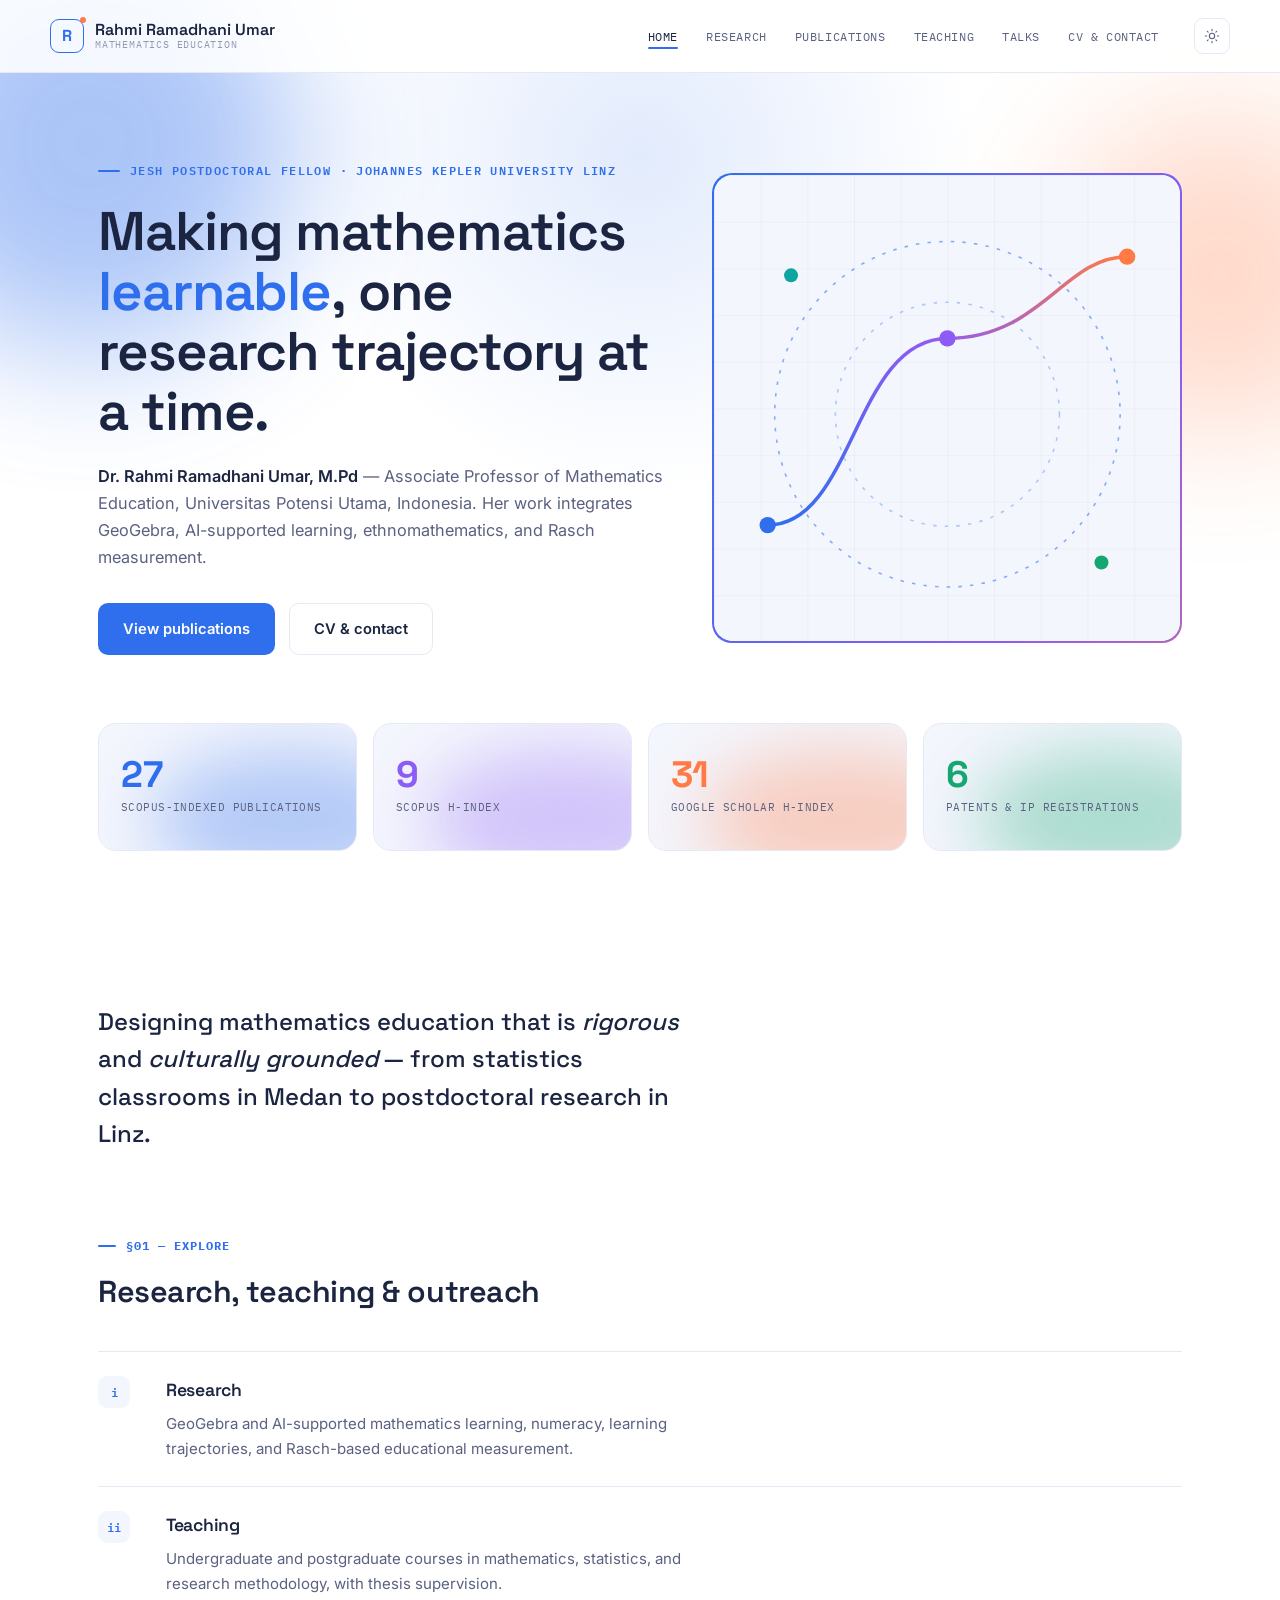
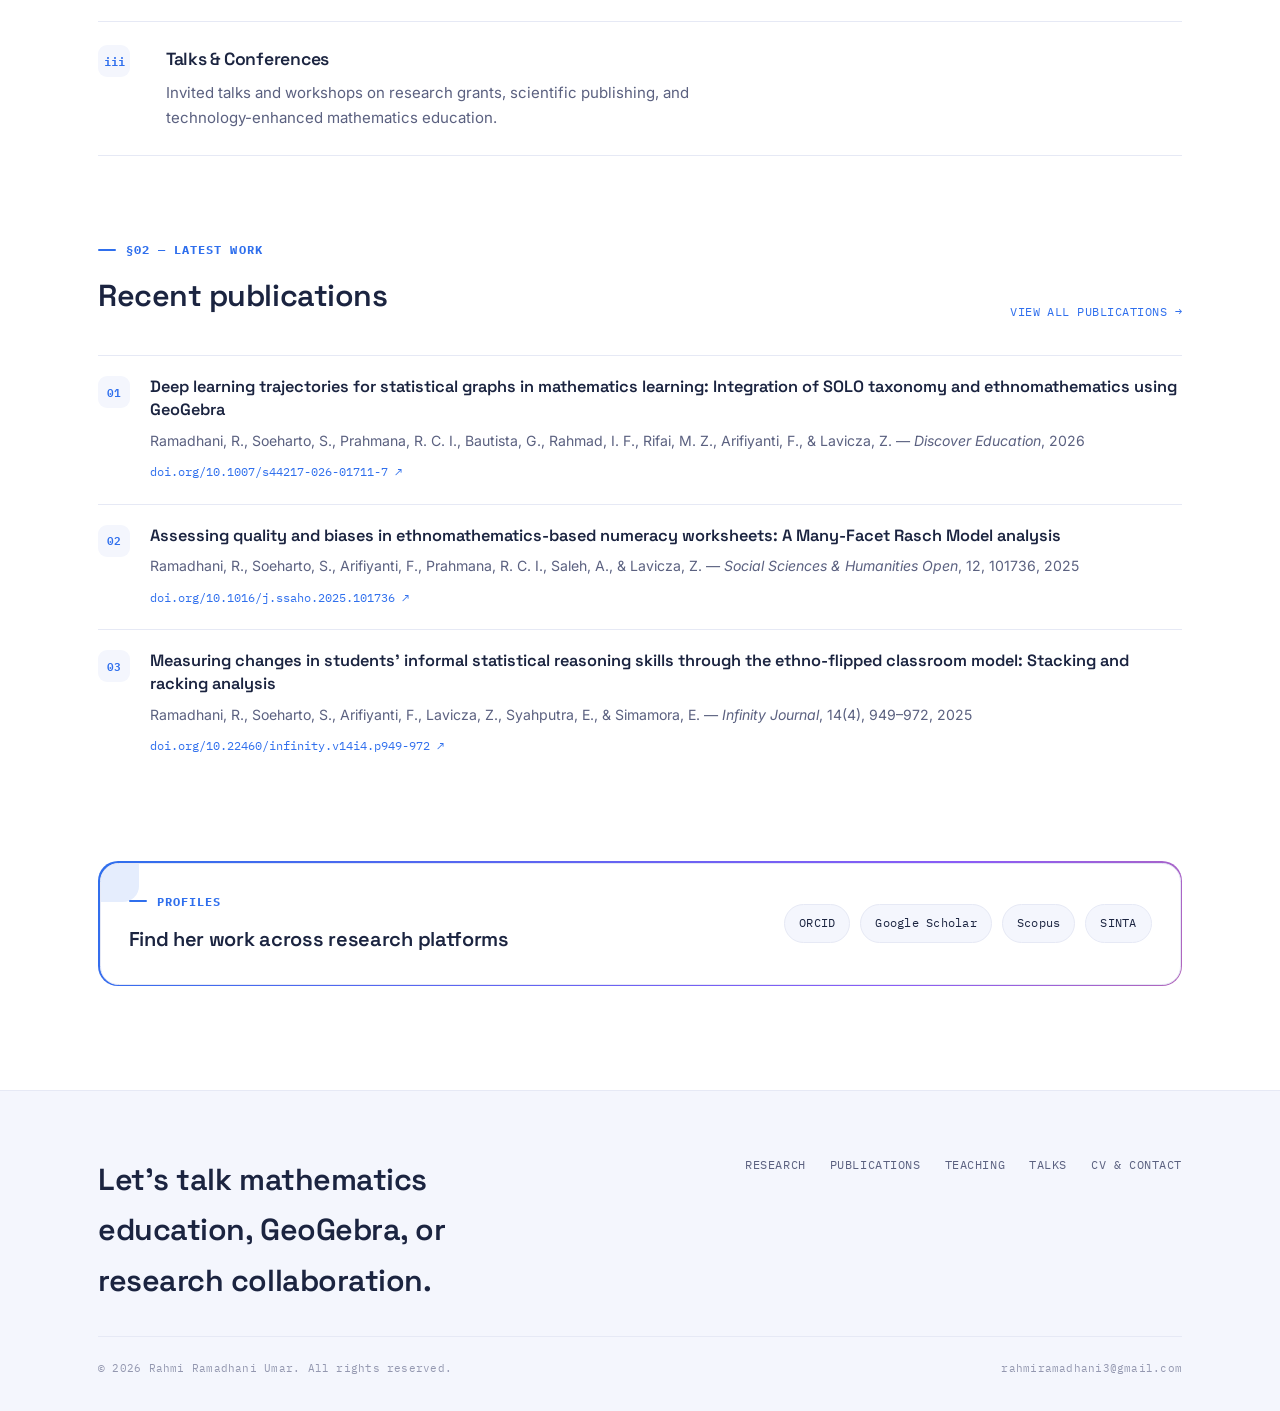
==== commit a7977ed3: "Fix stats grid: use four equal tiles instead of one oversized box The featured 2x2 tile left a large" ====
--- a/index.html
+++ b/index.html
@@ -90,8 +90,8 @@
     <div class="masthead-stats">
       <div class="container">
         <div class="bento">
-          <div class="bento-item is-featured tilt">
-            <div class="bento-glow" style="background:var(--blue);top:-20%;left:-10%"></div>
+          <div class="bento-item tilt">
+            <div class="bento-glow" style="background:var(--blue);top:20%;left:20%"></div>
             <b style="color:var(--blue)">27</b>
             <span>Scopus-indexed publications</span>
           </div>
@@ -105,8 +105,8 @@
             <b style="color:var(--orange)">31</b>
             <span>Google Scholar h-index</span>
           </div>
-          <div class="bento-item tilt" style="grid-column:span 2">
-            <div class="bento-glow" style="background:var(--green);top:20%;left:40%"></div>
+          <div class="bento-item tilt">
+            <div class="bento-glow" style="background:var(--green);top:20%;left:20%"></div>
             <b style="color:var(--green)">6</b>
             <span>Patents &amp; IP registrations</span>
           </div>
--- a/assets/css/style.css
+++ b/assets/css/style.css
@@ -191,24 +191,20 @@
 
 .hero-visual{position:relative;aspect-ratio:1/1;border-radius:20.5px;background:var(--bg-alt);overflow:hidden;height:100%}
 
-/* Masthead stats — bento grid */
+/* Masthead stats — four equal, proportional tiles */
 .masthead-stats{position:relative;z-index:1;margin-top:clamp(44px,7vw,68px);padding-bottom:clamp(44px,7vw,68px)}
-.bento{display:grid;grid-template-columns:repeat(4,1fr);grid-auto-rows:118px;gap:16px}
+.bento{display:grid;grid-template-columns:repeat(4,1fr);gap:16px}
 .bento-item{
-  grid-row:span 1;border-radius:18px;padding:20px 22px;position:relative;overflow:hidden;
-  display:flex;flex-direction:column;justify-content:flex-end;background:var(--bg-alt);
-  border:1px solid var(--rule);
-}
-.bento-item.is-featured{grid-column:span 2;grid-row:span 2}
-.bento-item b{position:relative;z-index:1;display:block;font-family:'Space Grotesk',sans-serif;font-weight:700;line-height:1}
-.bento-item.is-featured b{font-size:3.2rem}
-.bento-item:not(.is-featured) b{font-size:1.9rem}
-.bento-item span{position:relative;z-index:1;font-family:'IBM Plex Mono',monospace;font-size:.68rem;letter-spacing:.04em;text-transform:uppercase;color:var(--text-soft);margin-top:6px}
+  border-radius:18px;padding:22px;position:relative;overflow:hidden;background:var(--bg-alt);border:1px solid var(--rule);
+  display:flex;flex-direction:column;justify-content:center;gap:6px;min-height:128px;
+}
+.bento-item b{position:relative;z-index:1;display:block;font-family:'Space Grotesk',sans-serif;font-weight:700;font-size:2.3rem;line-height:1}
+.bento-item span{position:relative;z-index:1;font-family:'IBM Plex Mono',monospace;font-size:.68rem;letter-spacing:.04em;text-transform:uppercase;color:var(--text-soft)}
 .bento-glow{position:absolute;inset:-30%;border-radius:50%;filter:blur(34px);opacity:.32;z-index:0}
-@media (max-width:760px){
-  .bento{grid-template-columns:1fr 1fr;grid-auto-rows:104px}
-  .bento-item.is-featured{grid-column:span 2;grid-row:span 1;flex-direction:row;align-items:center;justify-content:space-between}
-  .bento-item.is-featured b{font-size:2.2rem}
+@media (max-width:640px){
+  .bento{grid-template-columns:1fr 1fr}
+  .bento-item{min-height:112px;padding:18px}
+  .bento-item b{font-size:1.9rem}
 }
 
 /* Page hero (subpages) */
